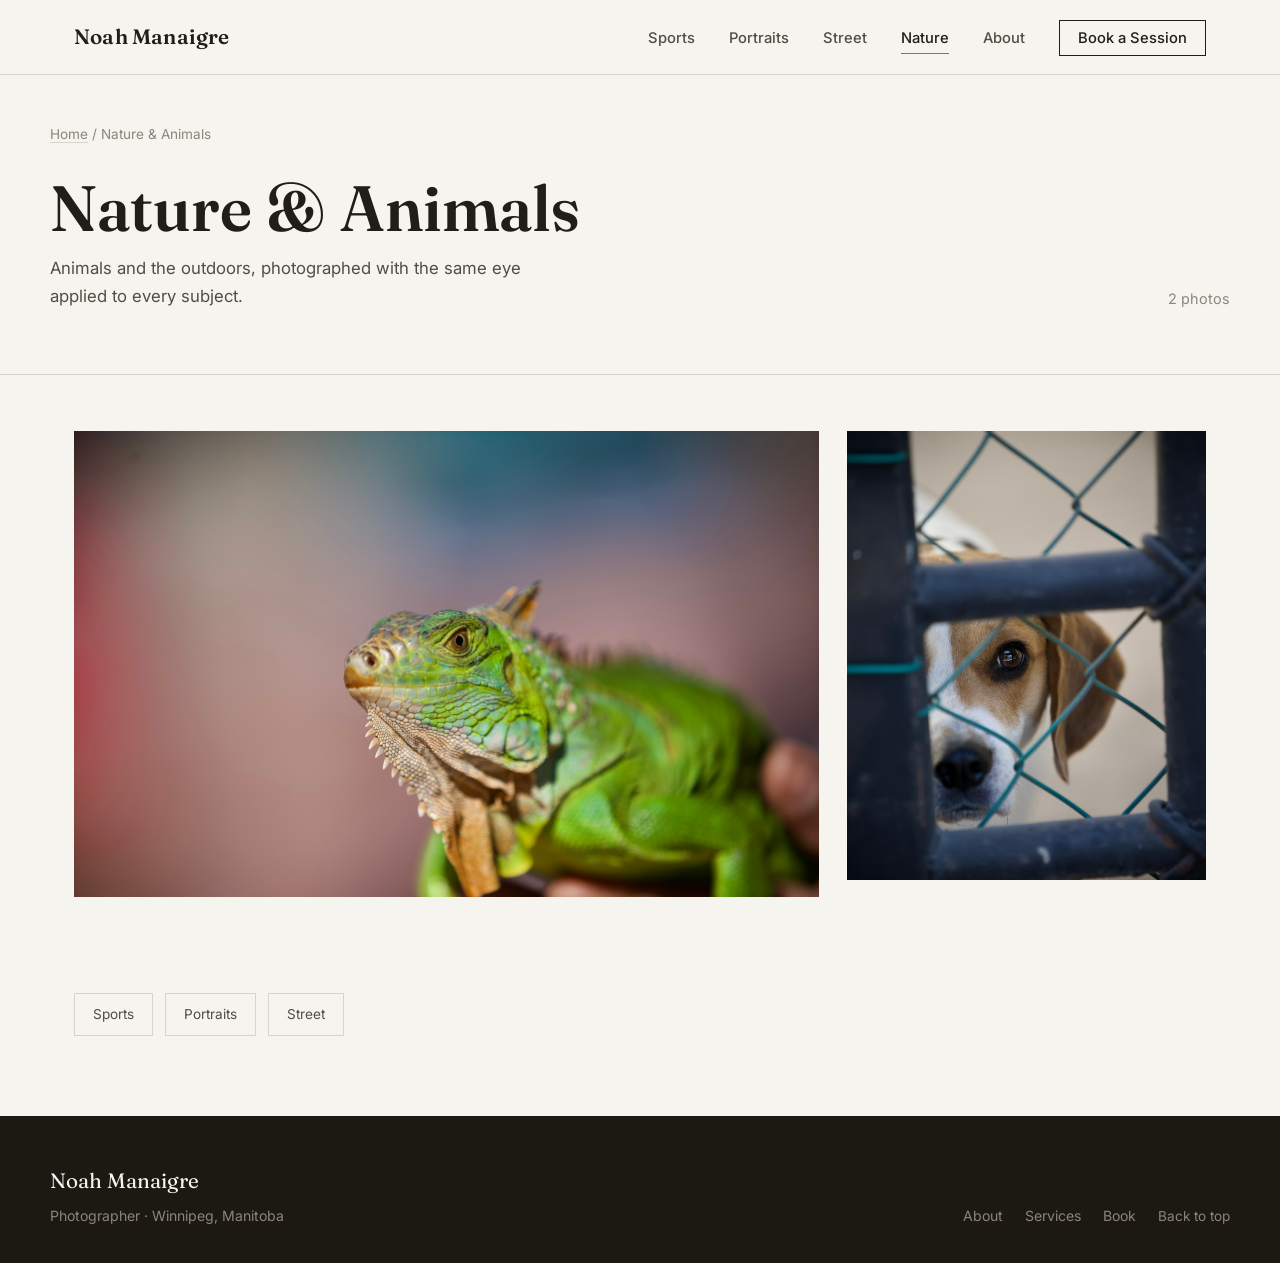
==== nature.html @ 56d6fba8 "Created a fresh new design with categories" ====
<!doctype html>
<html lang="en">
  <head>
    <meta charset="UTF-8" />
    <meta name="viewport" content="width=device-width, initial-scale=1.0" />
    <meta name="description" content="Nature and animal photography by Noah Manaigre, Winnipeg." />
    <meta property="og:title" content="Nature & Animal Photography — Noah Manaigre" />
    <meta property="og:description" content="Nature and animal photography by Noah Manaigre, Winnipeg." />
    <meta property="og:image" content="photos/DSC02987.JPEG" />
    <meta property="og:type" content="website" />
    <title>Nature & Animals Photography — Noah Manaigre</title>

    <link rel="preconnect" href="https://fonts.googleapis.com" />
    <link rel="preconnect" href="https://fonts.gstatic.com" crossorigin />
    <link
      href="https://fonts.googleapis.com/css2?family=Fraunces:opsz,wght@9..144,500;9..144,600&family=Inter:wght@400;500;600&display=swap"
      rel="stylesheet"
    />

    <link rel="stylesheet" href="styles.css" />
  </head>

  <body>
    <a class="skip-link" href="#main">Skip to content</a>

    <header class="site-header">
      <nav class="nav" aria-label="Primary">
        <a href="index.html" class="logo">Noah Manaigre</a>

        <button
          class="nav-toggle"
          id="navToggle"
          aria-expanded="false"
          aria-controls="navMenu"
        >
          <span></span>
          <span></span>
          <span></span>
          <span class="sr-only">Menu</span>
        </button>

        <ul id="navMenu" class="nav-menu">
          <li><a href="sports.html">Sports</a></li>
          <li><a href="portraits.html">Portraits</a></li>
          <li><a href="street.html">Street</a></li>
          <li><a href="nature.html" aria-current="page">Nature</a></li>
          <li><a href="index.html#about">About</a></li>
          <li><a href="index.html#booking" class="nav-cta">Book a Session</a></li>
        </ul>
      </nav>
    </header>

    <main id="main">
      <section class="category-hero">
        <p class="breadcrumb"><a href="index.html">Home</a> / Nature & Animals</p>

        <div class="category-hero-content">
          <div>
            <h1>Nature &amp; Animals</h1>
            <p class="lede">Animals and the outdoors, photographed with the same eye applied to every subject.</p>
          </div>
          <p class="category-count">2 photos</p>
        </div>
      </section>

      <section class="gallery-section">
        <div class="portfolio-grid">
          <button class="portfolio-item wide" data-caption="Iguana photography">
            <img src="photos/DSC02987.JPEG" alt="Iguana photography" loading="lazy" />
            <span class="frame-caption">Iguana photography</span>
          </button>

          <button class="portfolio-item" data-caption="Dog portrait photography">
            <img src="photos/DSC03125.JPEG" alt="Dog portrait photography" loading="lazy" />
            <span class="frame-caption">Dog portrait photography</span>
          </button>
        </div>

        <div class="gallery-crosslinks">
          <a href="sports.html">Sports</a>
          <a href="portraits.html">Portraits</a>
          <a href="street.html">Street</a>
        </div>
      </section>
    </main>

    <footer class="site-footer">
      <div class="footer-inner">
        <div>
          <p class="footer-name">Noah Manaigre</p>
          <p>Photographer &middot; Winnipeg, Manitoba</p>
        </div>
        <ul class="footer-links">
          <li><a href="index.html#about">About</a></li>
          <li><a href="index.html#services">Services</a></li>
          <li><a href="index.html#booking">Book</a></li>
          <li><a href="#main" class="back-to-top">Back to top</a></li>
        </ul>
      </div>
    </footer>

    <div class="lightbox" id="lightbox" aria-hidden="true">
      <button class="lightbox-close" id="lightboxClose" aria-label="Close image">&times;</button>
      <button class="lightbox-nav prev" id="lightboxPrev" aria-label="Previous image">&#8249;</button>
      <img src="" alt="" id="lightboxImg" />
      <p class="lightbox-caption" id="lightboxCaption"></p>
      <button class="lightbox-nav next" id="lightboxNext" aria-label="Next image">&#8250;</button>
    </div>

    <script src="script.js"></script>
  </body>
</html>
---- styles.css ----
/* ============================================
   NOAH MANAIGRE PHOTOGRAPHY
   Design concept: elegant editorial —
   ivory canvas throughout, serif display type,
   generous whitespace, restrained brass accent.
   ============================================ */

:root {
  --paper: #f6f4ef;
  --paper-dim: #efece4;
  --ink: #211e1a;
  --ink-soft: #524d43;
  --grey: #8c8579;
  --charcoal: #1b1912;
  --off-white: #f6f4ef;
  --hairline: rgba(33, 30, 26, 0.15);
  --hairline-dark: rgba(246, 244, 239, 0.16);
  --gold: #93723e;
  --gold-deep: #6f5629;

  --font-display: "Fraunces", "Georgia", serif;
  --font-body: "Inter", -apple-system, BlinkMacSystemFont, sans-serif;
  --font-mono: ui-monospace, "SF Mono", "Cascadia Mono", Consolas, monospace;

  --max: 1180px;
}

* {
  box-sizing: border-box;
}

html {
  scroll-behavior: smooth;
}

body {
  margin: 0;
  background: var(--paper);
  color: var(--ink);
  font-family: var(--font-body);
  font-size: 16px;
  line-height: 1.65;
  -webkit-font-smoothing: antialiased;
}

img {
  max-width: 100%;
  display: block;
}

a {
  color: inherit;
}

.skip-link {
  position: absolute;
  left: -9999px;
  top: 0;
  background: var(--charcoal);
  color: var(--off-white);
  padding: 12px 18px;
  z-index: 200;
}
.skip-link:focus {
  left: 12px;
  top: 12px;
}

.sr-only {
  position: absolute;
  width: 1px;
  height: 1px;
  overflow: hidden;
  clip: rect(0 0 0 0);
}

:focus-visible {
  outline: 2px solid var(--gold);
  outline-offset: 3px;
}

h1,
h2,
h3 {
  font-family: var(--font-display);
  font-weight: 600;
  line-height: 1.05;
  letter-spacing: 0.001em;
  margin: 0;
  color: var(--ink);
}

h2 {
  font-size: clamp(2.2rem, 4.6vw, 3.2rem);
  font-weight: 500;
}

h3 {
  font-size: 1.4rem;
  font-weight: 500;
}

p {
  margin: 0;
}

/* =============== LAYOUT HELPERS =============== */

.section {
  padding: 104px 24px;
}

.section-head {
  max-width: var(--max);
  margin: 0 auto 56px;
  display: flex;
  justify-content: space-between;
  align-items: baseline;
  gap: 24px;
  flex-wrap: wrap;
}

.section-note {
  font-size: 0.95rem;
  color: var(--grey);
  max-width: 34ch;
}

.section-kicker {
  font-family: var(--font-body);
  font-size: 0.85rem;
  font-weight: 600;
  color: var(--gold);
  margin: 0 0 14px;
}

.rule {
  max-width: var(--max);
  margin: 0 auto;
  border: none;
  border-top: 1px solid var(--hairline);
}

/* =============== HEADER / NAV =============== */

.site-header {
  position: sticky;
  top: 0;
  z-index: 100;
  background: var(--paper);
  border-bottom: 1px solid var(--hairline);
}

.nav {
  max-width: var(--max);
  margin: 0 auto;
  display: flex;
  align-items: center;
  justify-content: space-between;
  padding: 20px 24px;
}

.logo {
  font-family: var(--font-display);
  font-size: 1.3rem;
  font-weight: 600;
  color: var(--ink);
  text-decoration: none;
  letter-spacing: 0.01em;
  white-space: nowrap;
}

.nav-menu {
  list-style: none;
  display: flex;
  align-items: center;
  gap: 34px;
  margin: 0;
  padding: 0;
}

.nav-menu li + li {
  margin-left: 34px;
}

@supports (gap: 1px) {
  .nav-menu li + li {
    margin-left: 0;
  }
}

.nav-menu a {
  color: var(--ink-soft);
  text-decoration: none;
  font-size: 0.92rem;
  font-weight: 500;
  padding: 6px 0;
  border-bottom: 1px solid transparent;
  transition: border-color 0.2s ease, color 0.2s ease;
}

.nav-menu a:hover {
  color: var(--ink);
  border-color: var(--gold);
}

.nav-menu a[aria-current="page"] {
  border-color: var(--gold);
  color: var(--ink);
}

.nav-cta {
  color: var(--ink) !important;
  border: 1px solid var(--ink) !important;
  padding: 8px 18px !important;
}

.nav-cta:hover {
  background: var(--ink);
  color: var(--paper) !important;
}

.nav-toggle {
  display: none;
  flex-direction: column;
  justify-content: center;
  gap: 5px;
  width: 32px;
  height: 32px;
  background: none;
  border: none;
  cursor: pointer;
  padding: 0;
  flex-shrink: 0;
}

.nav-toggle span {
  display: block;
  height: 2px;
  background: var(--ink);
  transition: transform 0.25s ease, opacity 0.25s ease;
}

/* =============== HOME HERO =============== */

.hero {
  background: var(--paper);
  padding: 72px 24px 96px;
}

.hero-grid {
  max-width: var(--max);
  margin: 0 auto;
  display: grid;
  grid-template-columns: 1.05fr 0.95fr;
  gap: 72px;
  align-items: center;
}

.hero-kicker {
  font-size: 0.9rem;
  font-weight: 600;
  color: var(--gold);
  margin-bottom: 20px;
}

.hero h1 {
  font-size: clamp(3.2rem, 7vw, 5.4rem);
  color: var(--ink);
}

.hero-lede {
  margin-top: 26px;
  font-size: 1.15rem;
  color: var(--ink-soft);
  max-width: 46ch;
  line-height: 1.6;
}

.hero-image {
  aspect-ratio: 4 / 5;
  overflow: hidden;
}

.hero-image img {
  width: 100%;
  height: 100%;
  object-fit: cover;
}

/* =============== BUTTONS (shared) =============== */

.btn {
  display: inline-block;
  padding: 14px 30px;
  background: var(--ink);
  color: var(--paper);
  text-decoration: none;
  font-weight: 600;
  font-size: 0.92rem;
  border: 1px solid var(--ink);
  transition: background 0.2s ease, color 0.2s ease, border-color 0.2s ease;
}

.btn:hover {
  background: var(--gold-deep);
  border-color: var(--gold-deep);
}

.btn.outline {
  background: transparent;
  color: var(--ink);
  border: 1px solid var(--ink);
}

.btn.outline:hover {
  background: var(--ink);
  color: var(--paper);
}

.buttons {
  display: flex;
  gap: 16px;
  margin-top: 40px;
  flex-wrap: wrap;
}

/* =============== PORTFOLIO INDEX (home page) =============== */

.portfolio-index {
  background: var(--paper);
}

.index-list {
  max-width: var(--max);
  margin: 0 auto;
}

.index-row {
  display: grid;
  grid-template-columns: 110px 1fr auto;
  align-items: center;
  gap: 32px;
  padding: 28px 0;
  border-bottom: 1px solid var(--hairline);
  text-decoration: none;
  color: var(--ink);
  transition: opacity 0.2s ease;
}

.index-row:first-of-type {
  border-top: 1px solid var(--hairline);
}

.index-row:hover {
  opacity: 0.72;
}

.index-thumb {
  display: block;
  width: 110px;
  height: 84px;
  overflow: hidden;
}

.index-thumb img {
  width: 100%;
  height: 100%;
  object-fit: cover;
}

.index-info {
  display: block;
}

.index-info h3 {
  font-size: 1.7rem;
}

.index-info p {
  margin-top: 6px;
  color: var(--grey);
  font-size: 0.95rem;
  max-width: 48ch;
}

.index-count {
  font-family: var(--font-body);
  font-size: 0.85rem;
  color: var(--grey);
  white-space: nowrap;
}

/* =============== CATEGORY PAGE HERO =============== */

.category-hero {
  background: var(--paper);
  border-bottom: 1px solid var(--hairline);
  padding: 48px 24px 64px;
}

.breadcrumb {
  max-width: var(--max);
  margin: 0 auto 28px;
  font-size: 0.85rem;
  color: var(--grey);
}

.breadcrumb a {
  color: var(--grey);
  text-decoration: none;
  border-bottom: 1px solid var(--hairline);
}

.breadcrumb a:hover {
  color: var(--ink);
  border-color: var(--ink);
}

.category-hero-content {
  max-width: var(--max);
  margin: 0 auto;
  display: flex;
  justify-content: space-between;
  align-items: flex-end;
  gap: 24px;
  flex-wrap: wrap;
}

.category-hero h1 {
  font-size: clamp(2.6rem, 6vw, 4rem);
  color: var(--ink);
}

.category-hero .lede {
  max-width: 44ch;
  color: var(--ink-soft);
  font-size: 1.05rem;
  margin-top: 14px;
}

.category-count {
  font-size: 0.9rem;
  color: var(--grey);
  white-space: nowrap;
}

/* =============== GALLERY GRID =============== */

.gallery-section {
  background: var(--paper);
  padding: 56px 0 8px;
}

.portfolio-grid {
  max-width: var(--max);
  margin: 0 auto;
  display: grid;
  grid-template-columns: repeat(3, 1fr);
  gap: 28px;
  padding: 0 24px 96px;
}

.portfolio-item {
  position: relative;
  overflow: hidden;
  border: none;
  padding: 0;
  margin: 0;
  cursor: pointer;
  background: var(--paper-dim);
  aspect-ratio: 4 / 5;
  text-align: left;
}

.portfolio-item.wide {
  grid-column: span 2;
  aspect-ratio: 8 / 5;
}

.portfolio-item img {
  width: 100%;
  height: 100%;
  object-fit: cover;
  transition: transform 0.5s ease;
}

.portfolio-item:hover img {
  transform: scale(1.03);
}

.frame-caption {
  position: absolute;
  left: 0;
  right: 0;
  bottom: 0;
  padding: 14px 16px;
  background: linear-gradient(
    180deg,
    rgba(33, 30, 26, 0) 0%,
    rgba(33, 30, 26, 0.55) 100%
  );
  color: var(--off-white);
  font-size: 0.85rem;
  font-style: italic;
  font-family: var(--font-display);
  opacity: 0;
  transform: translateY(6px);
  transition: opacity 0.25s ease, transform 0.25s ease;
}

.portfolio-item:hover .frame-caption {
  opacity: 1;
  transform: translateY(0);
}

.gallery-crosslinks {
  max-width: var(--max);
  margin: 0 auto;
  padding: 0 24px 72px;
  display: flex;
  gap: 12px;
  flex-wrap: wrap;
}

.gallery-crosslinks a {
  font-size: 0.85rem;
  text-decoration: none;
  color: var(--ink-soft);
  border: 1px solid var(--hairline);
  padding: 9px 18px;
  transition: border-color 0.2s ease, color 0.2s ease;
}

.gallery-crosslinks a:hover {
  color: var(--ink);
  border-color: var(--ink);
}

/* =============== ABOUT =============== */

.about-section {
  background: var(--paper-dim);
}

.about-grid {
  max-width: var(--max);
  margin: 0 auto;
  display: grid;
  grid-template-columns: 0.8fr 1fr;
  gap: 72px;
  align-items: center;
}

.about-image img {
  width: 100%;
  aspect-ratio: 4 / 5;
  object-fit: cover;
}

.about-content h2 {
  margin-bottom: 20px;
}

.about-content p {
  margin-top: 18px;
  max-width: 52ch;
  color: var(--ink-soft);
  font-size: 1.02rem;
}

.about-facts {
  list-style: none;
  margin: 32px 0 0;
  padding: 24px 0 0;
  border-top: 1px solid var(--hairline);
  display: grid;
  grid-template-columns: 1fr 1fr;
  gap: 20px;
  max-width: 46ch;
}

.about-facts dt {
  font-size: 0.8rem;
  color: var(--grey);
  margin-bottom: 4px;
}

.about-facts dd {
  margin: 0;
  font-size: 0.98rem;
  color: var(--ink);
}

.about-link {
  display: inline-block;
  margin-top: 32px;
  font-weight: 600;
  text-decoration: none;
  color: var(--ink);
  border-bottom: 1px solid var(--gold);
  padding-bottom: 2px;
}

/* =============== SERVICES (price list) =============== */

.services-section {
  background: var(--paper);
}

.price-list {
  list-style: none;
  max-width: var(--max);
  margin: 0 auto;
  padding: 0;
}

.price-row {
  display: flex;
  justify-content: space-between;
  align-items: baseline;
  gap: 24px;
  padding: 28px 0;
  border-bottom: 1px solid var(--hairline);
}

.price-row:first-child {
  border-top: 1px solid var(--hairline);
}

.price-info h3 {
  margin-bottom: 6px;
}

.price-info p {
  color: var(--grey);
  font-size: 0.95rem;
  max-width: 48ch;
}

.price {
  font-family: var(--font-body);
  font-weight: 600;
  font-size: 1.1rem;
  font-variant-numeric: tabular-nums;
  white-space: nowrap;
  color: var(--ink);
}

/* =============== BOOKING =============== */

.booking-section {
  background: var(--paper-dim);
}

.booking-form {
  max-width: 640px;
  margin: 0 auto;
  display: grid;
  grid-template-columns: 1fr 1fr;
  gap: 24px 28px;
}

.field {
  display: flex;
  flex-direction: column;
  gap: 8px;
}

.field-wide {
  grid-column: 1 / -1;
}

.field label {
  font-size: 0.85rem;
  font-weight: 600;
  color: var(--ink);
}

.field label span {
  font-weight: 400;
  color: var(--grey);
}

.field input,
.field select,
.field textarea {
  font-family: var(--font-body);
  font-size: 1rem;
  padding: 10px 2px;
  border: none;
  border-bottom: 1px solid var(--hairline);
  background: transparent;
  color: var(--ink);
  transition: border-color 0.2s ease;
}

.field input:focus,
.field select:focus,
.field textarea:focus {
  border-color: var(--gold);
  outline: none;
}

.field textarea {
  min-height: 120px;
  resize: vertical;
}

.submit-btn {
  grid-column: 1 / -1;
  justify-self: start;
  cursor: pointer;
  font-family: var(--font-body);
  margin-top: 8px;
}

/* =============== FOOTER =============== */

.site-footer {
  background: var(--charcoal);
  color: var(--grey);
  padding: 48px 24px 36px;
  font-size: 0.88rem;
}

.footer-inner {
  max-width: var(--max);
  margin: 0 auto;
  display: flex;
  justify-content: space-between;
  align-items: flex-end;
  flex-wrap: wrap;
  gap: 24px;
}

.footer-name {
  font-family: var(--font-display);
  font-size: 1.3rem;
  color: var(--off-white);
  margin-bottom: 6px;
}

.footer-links {
  list-style: none;
  display: flex;
  gap: 22px;
  margin: 0;
  padding: 0;
}

.footer-links a {
  text-decoration: none;
  color: var(--grey);
}

.footer-links a:hover {
  color: var(--off-white);
}

.back-to-top {
  text-decoration: none;
  color: var(--off-white);
  font-size: 0.85rem;
}

/* =============== LIGHTBOX =============== */

.lightbox {
  position: fixed;
  top: 0;
  right: 0;
  bottom: 0;
  left: 0;
  background: rgba(27, 25, 18, 0.97);
  display: none;
  align-items: center;
  justify-content: center;
  z-index: 300;
  padding: 40px;
}

.lightbox.open {
  display: flex;
}

.lightbox img {
  max-width: 100%;
  max-height: 78vh;
  object-fit: contain;
}

.lightbox-caption {
  position: absolute;
  bottom: 32px;
  left: 50%;
  transform: translateX(-50%);
  color: var(--off-white);
  font-family: var(--font-display);
  font-style: italic;
  font-size: 0.95rem;
  opacity: 0.85;
}

.lightbox-close,
.lightbox-nav {
  position: absolute;
  background: none;
  border: none;
  color: var(--off-white);
  cursor: pointer;
  font-size: 2rem;
  line-height: 1;
  padding: 8px;
}

.lightbox-close {
  top: 24px;
  right: 24px;
}

.lightbox-nav.prev {
  left: 16px;
  top: 50%;
  transform: translateY(-50%);
  font-size: 2.8rem;
}

.lightbox-nav.next {
  right: 16px;
  top: 50%;
  transform: translateY(-50%);
  font-size: 2.8rem;
}

/* =============== RESPONSIVE =============== */

@media (max-width: 900px) {
  .hero-grid {
    grid-template-columns: 1fr;
    gap: 40px;
  }

  .hero-image {
    order: -1;
    max-width: 420px;
  }

  .about-grid {
    grid-template-columns: 1fr;
    gap: 32px;
  }

  .about-image {
    order: -1;
    max-width: 420px;
  }

  .booking-form {
    grid-template-columns: 1fr;
  }

  .portfolio-grid {
    grid-template-columns: repeat(2, 1fr);
  }

  .portfolio-item.wide {
    grid-column: span 2;
  }
}

@media (max-width: 700px) {
  .nav-toggle {
    display: flex;
  }

  .nav-menu {
    position: fixed;
    top: 66px;
    right: 0;
    bottom: 0;
    left: 30%;
    background: var(--paper);
    border-left: 1px solid var(--hairline);
    flex-direction: column;
    align-items: flex-start;
    padding: 32px 28px;
    gap: 24px;
    transform: translateX(100%);
    transition: transform 0.3s ease;
    overflow-y: auto;
  }

  .nav-menu.open {
    transform: translateX(0);
  }

  .nav-toggle[aria-expanded="true"] span:nth-child(1) {
    transform: translateY(7px) rotate(45deg);
  }
  .nav-toggle[aria-expanded="true"] span:nth-child(2) {
    opacity: 0;
  }
  .nav-toggle[aria-expanded="true"] span:nth-child(3) {
    transform: translateY(-7px) rotate(-45deg);
  }

  .index-row {
    grid-template-columns: 72px 1fr;
  }

  .index-count {
    grid-column: 2;
  }

  .portfolio-grid {
    grid-template-columns: 1fr;
    gap: 20px;
  }

  .portfolio-item.wide {
    grid-column: span 1;
    aspect-ratio: 4/5;
  }

  .category-hero-content {
    flex-direction: column;
    align-items: flex-start;
    gap: 12px;
  }

  .section {
    padding: 72px 20px;
  }

  .price-row {
    flex-direction: column;
    gap: 8px;
  }

  .lightbox-nav {
    font-size: 2rem;
  }

  .footer-inner {
    flex-direction: column;
    align-items: flex-start;
  }
}

@media (prefers-reduced-motion: reduce) {
  * {
    animation-duration: 0.001ms !important;
    transition-duration: 0.001ms !important;
    scroll-behavior: auto !important;
  }
}
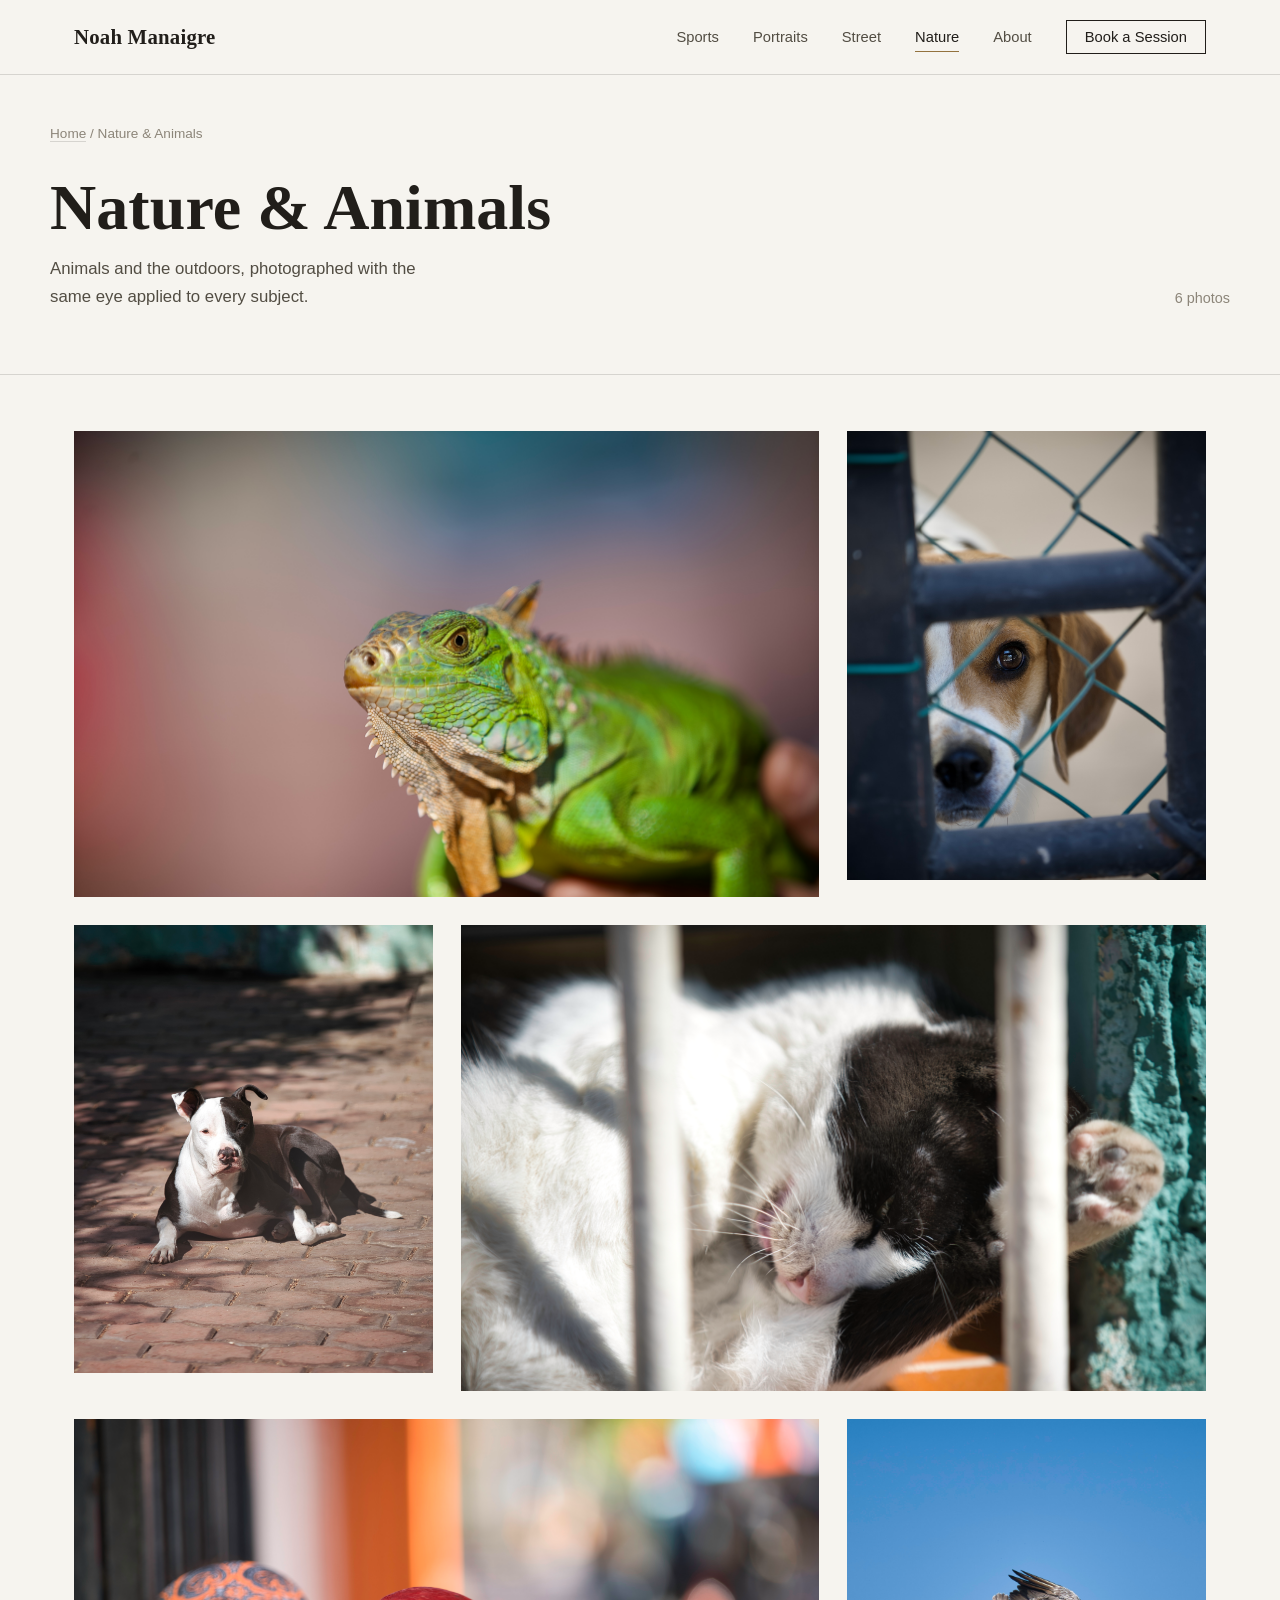
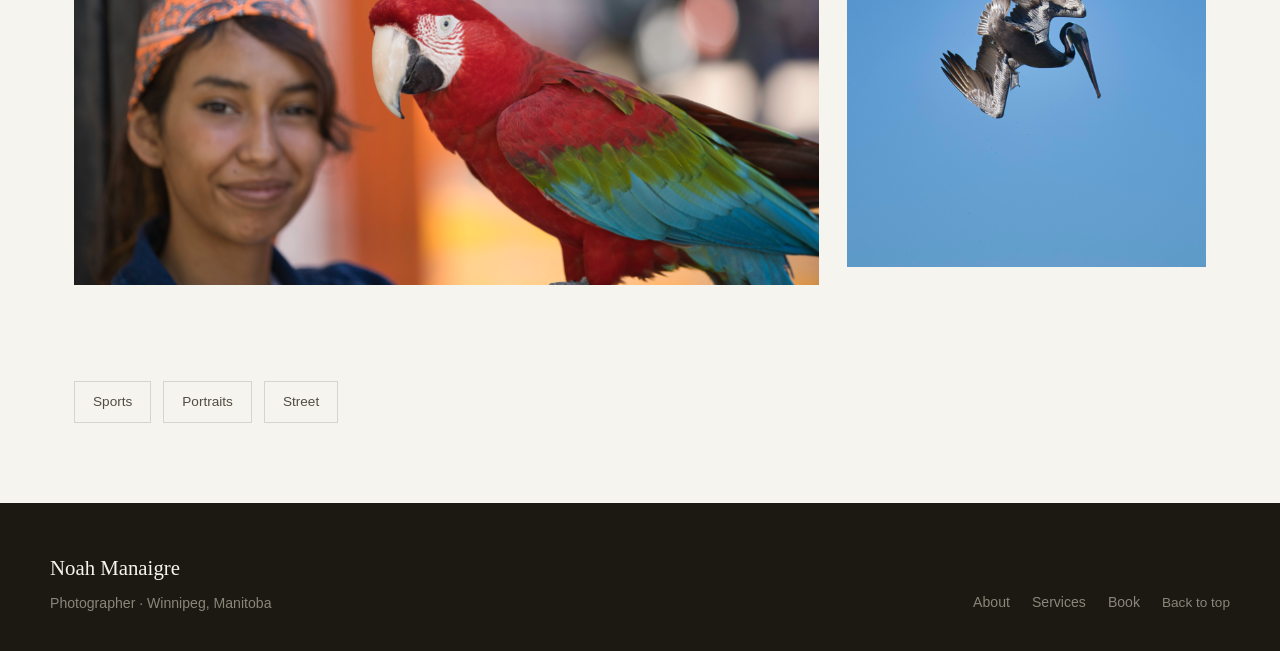
==== commit bc095505: "Added more work for gallery" ====
--- a/nature.html
+++ b/nature.html
@@ -10,10 +10,10 @@
     <meta property="og:type" content="website" />
     <title>Nature & Animals Photography — Noah Manaigre</title>
 
-    <link rel="preconnect" href="https://fonts.googleapis.com" />
-    <link rel="preconnect" href="https://fonts.gstatic.com" crossorigin />
+    <link rel="preconnect" href="https://googleapis.com" />
+    <link rel="preconnect" href="https://gstatic.com" crossorigin />
     <link
-      href="https://fonts.googleapis.com/css2?family=Fraunces:opsz,wght@9..144,500;9..144,600&family=Inter:wght@400;500;600&display=swap"
+      href="https://googleapis.com/css2?family=Fraunces:opsz,wght@9..144,500;9..144,600&family=Inter:wght@400;500;600&display=swap"
       rel="stylesheet"
     />
 
@@ -59,7 +59,7 @@
             <h1>Nature &amp; Animals</h1>
             <p class="lede">Animals and the outdoors, photographed with the same eye applied to every subject.</p>
           </div>
-          <p class="category-count">2 photos</p>
+          <p class="category-count">6 photos</p>
         </div>
       </section>
 
@@ -74,6 +74,29 @@
             <img src="photos/DSC03125.JPEG" alt="Dog portrait photography" loading="lazy" />
             <span class="frame-caption">Dog portrait photography</span>
           </button>
+
+          <!-- New Dog Photo Added Here -->
+          <button class="portfolio-item" data-caption="Dog portrait photography">
+            <img src="photos/DSC03150.jpg" alt="Dog portrait photography" loading="lazy" />
+            <span class="frame-caption">Dog portrait photography</span>
+          </button>
+
+          <button class="portfolio-item wide" data-caption="Wildlife photography">
+            <img src="photos/DSC03114.jpg" alt="Wildlife photography" loading="lazy" />
+            <span class="frame-caption">Wildlife photography</span>
+          </button>
+
+          <button class="portfolio-item wide" data-caption="Outdoor animal portrait">
+            <img src="photos/DSC03357.jpg" alt="Outdoor animal portrait" loading="lazy" />
+            <span class="frame-caption">Outdoor animal portrait</span>
+          </button>
+          
+          <button class="portfolio-item" data-caption="Nature landscape photography">
+            <img src="photos/DSC03282.jpg" alt="Nature landscape photography" loading="lazy" />
+            <span class="frame-caption">Nature landscape photography</span>
+          </button>
+
+          
         </div>
 
         <div class="gallery-crosslinks">
@@ -101,10 +124,10 @@
 
     <div class="lightbox" id="lightbox" aria-hidden="true">
       <button class="lightbox-close" id="lightboxClose" aria-label="Close image">&times;</button>
-      <button class="lightbox-nav prev" id="lightboxPrev" aria-label="Previous image">&#8249;</button>
+      <button class="lightbox-nav prev" id="lightboxPrev" aria-label="Previous image">‹</button>
       <img src="" alt="" id="lightboxImg" />
       <p class="lightbox-caption" id="lightboxCaption"></p>
-      <button class="lightbox-nav next" id="lightboxNext" aria-label="Next image">&#8250;</button>
+      <button class="lightbox-nav next" id="lightboxNext" aria-label="Next image">›</button>
     </div>
 
     <script src="script.js"></script>
--- a/styles.css
+++ b/styles.css
@@ -1,8 +1,8 @@
 /* ============================================
    NOAH MANAIGRE PHOTOGRAPHY
-   Design concept: elegant editorial —
-   ivory canvas throughout, serif display type,
-   generous whitespace, restrained brass accent.
+   Elegant editorial design with an ivory canvas,
+   serif display type, generous whitespace,
+   and a restrained brass accent.
    ============================================ */
 
 :root {
@@ -25,16 +25,21 @@
   --max: 1180px;
 }
 
+/* =============== GLOBAL RESET =============== */
+
 * {
   box-sizing: border-box;
 }
 
 html {
   scroll-behavior: smooth;
+  scroll-padding-top: 90px;
 }
 
 body {
   margin: 0;
+  min-width: 320px;
+  overflow-x: hidden;
   background: var(--paper);
   color: var(--ink);
   font-family: var(--font-body);
@@ -43,24 +48,36 @@
   -webkit-font-smoothing: antialiased;
 }
 
+body.menu-open {
+  overflow: hidden;
+}
+
 img {
+  display: block;
   max-width: 100%;
-  display: block;
 }
 
 a {
   color: inherit;
+}
+
+button,
+input,
+select,
+textarea {
+  font: inherit;
 }
 
 .skip-link {
   position: absolute;
   left: -9999px;
   top: 0;
+  z-index: 400;
+  padding: 12px 18px;
   background: var(--charcoal);
   color: var(--off-white);
-  padding: 12px 18px;
-  z-index: 200;
-}
+}
+
 .skip-link:focus {
   left: 12px;
   top: 12px;
@@ -70,8 +87,11 @@
   position: absolute;
   width: 1px;
   height: 1px;
+  padding: 0;
   overflow: hidden;
   clip: rect(0 0 0 0);
+  white-space: nowrap;
+  border: 0;
 }
 
 :focus-visible {
@@ -82,12 +102,12 @@
 h1,
 h2,
 h3 {
+  margin: 0;
+  color: var(--ink);
   font-family: var(--font-display);
   font-weight: 600;
   line-height: 1.05;
   letter-spacing: 0.001em;
-  margin: 0;
-  color: var(--ink);
 }
 
 h2 {
@@ -111,37 +131,37 @@
 }
 
 .section-head {
+  display: flex;
+  align-items: baseline;
+  justify-content: space-between;
+  flex-wrap: wrap;
+  gap: 24px;
   max-width: var(--max);
   margin: 0 auto 56px;
-  display: flex;
-  justify-content: space-between;
-  align-items: baseline;
-  gap: 24px;
-  flex-wrap: wrap;
 }
 
 .section-note {
+  max-width: 34ch;
+  color: var(--grey);
   font-size: 0.95rem;
-  color: var(--grey);
-  max-width: 34ch;
 }
 
 .section-kicker {
+  margin: 0 0 14px;
+  color: var(--gold);
   font-family: var(--font-body);
   font-size: 0.85rem;
   font-weight: 600;
-  color: var(--gold);
-  margin: 0 0 14px;
 }
 
 .rule {
   max-width: var(--max);
   margin: 0 auto;
-  border: none;
+  border: 0;
   border-top: 1px solid var(--hairline);
 }
 
-/* =============== HEADER / NAV =============== */
+/* =============== HEADER AND NAVIGATION =============== */
 
 .site-header {
   position: sticky;
@@ -152,51 +172,45 @@
 }
 
 .nav {
-  max-width: var(--max);
-  margin: 0 auto;
   display: flex;
   align-items: center;
   justify-content: space-between;
+  gap: 24px;
+  max-width: var(--max);
+  margin: 0 auto;
   padding: 20px 24px;
 }
 
 .logo {
+  color: var(--ink);
   font-family: var(--font-display);
   font-size: 1.3rem;
   font-weight: 600;
-  color: var(--ink);
+  letter-spacing: 0.01em;
   text-decoration: none;
-  letter-spacing: 0.01em;
   white-space: nowrap;
 }
 
 .nav-menu {
-  list-style: none;
   display: flex;
   align-items: center;
   gap: 34px;
   margin: 0;
   padding: 0;
-}
-
-.nav-menu li + li {
-  margin-left: 34px;
-}
-
-@supports (gap: 1px) {
-  .nav-menu li + li {
-    margin-left: 0;
-  }
+  list-style: none;
 }
 
 .nav-menu a {
+  padding: 6px 0;
   color: var(--ink-soft);
-  text-decoration: none;
+  border-bottom: 1px solid transparent;
   font-size: 0.92rem;
   font-weight: 500;
-  padding: 6px 0;
-  border-bottom: 1px solid transparent;
-  transition: border-color 0.2s ease, color 0.2s ease;
+  text-decoration: none;
+  transition:
+    border-color 0.2s ease,
+    color 0.2s ease,
+    background 0.2s ease;
 }
 
 .nav-menu a:hover {
@@ -205,19 +219,20 @@
 }
 
 .nav-menu a[aria-current="page"] {
+  color: var(--ink);
   border-color: var(--gold);
-  color: var(--ink);
-}
-
-.nav-cta {
-  color: var(--ink) !important;
-  border: 1px solid var(--ink) !important;
-  padding: 8px 18px !important;
-}
-
-.nav-cta:hover {
+}
+
+.nav-menu .nav-cta {
+  padding: 8px 18px;
+  color: var(--ink);
+  border: 1px solid var(--ink);
+}
+
+.nav-menu .nav-cta:hover {
+  color: var(--paper);
   background: var(--ink);
-  color: var(--paper) !important;
+  border-color: var(--ink);
 }
 
 .nav-toggle {
@@ -225,61 +240,72 @@
   flex-direction: column;
   justify-content: center;
   gap: 5px;
-  width: 32px;
-  height: 32px;
-  background: none;
-  border: none;
+  width: 44px;
+  height: 44px;
+  padding: 6px;
+  flex-shrink: 0;
   cursor: pointer;
-  padding: 0;
-  flex-shrink: 0;
-}
-
-.nav-toggle span {
+  background: transparent;
+  border: 0;
+}
+
+.nav-toggle span:not(.sr-only) {
   display: block;
+  width: 100%;
   height: 2px;
   background: var(--ink);
-  transition: transform 0.25s ease, opacity 0.25s ease;
+  transform-origin: center;
+  transition:
+    transform 0.25s ease,
+    opacity 0.25s ease;
 }
 
 /* =============== HOME HERO =============== */
 
 .hero {
+  padding: 72px 24px 96px;
   background: var(--paper);
-  padding: 72px 24px 96px;
 }
 
 .hero-grid {
+  display: grid;
+  grid-template-columns: 1.05fr 0.95fr;
+  align-items: center;
+  gap: 72px;
   max-width: var(--max);
   margin: 0 auto;
-  display: grid;
-  grid-template-columns: 1.05fr 0.95fr;
-  gap: 72px;
-  align-items: center;
+}
+
+.hero-text {
+  min-width: 0;
 }
 
 .hero-kicker {
+  margin-bottom: 20px;
+  color: var(--gold);
   font-size: 0.9rem;
   font-weight: 600;
-  color: var(--gold);
-  margin-bottom: 20px;
 }
 
 .hero h1 {
+  color: var(--ink);
   font-size: clamp(3.2rem, 7vw, 5.4rem);
-  color: var(--ink);
+  overflow-wrap: break-word;
 }
 
 .hero-lede {
+  max-width: 46ch;
   margin-top: 26px;
+  color: var(--ink-soft);
   font-size: 1.15rem;
-  color: var(--ink-soft);
-  max-width: 46ch;
   line-height: 1.6;
 }
 
 .hero-image {
+  width: 100%;
   aspect-ratio: 4 / 5;
   overflow: hidden;
+  background: var(--paper-dim);
 }
 
 .hero-image img {
@@ -288,18 +314,23 @@
   object-fit: cover;
 }
 
-/* =============== BUTTONS (shared) =============== */
+/* =============== BUTTONS =============== */
 
 .btn {
   display: inline-block;
   padding: 14px 30px;
+  color: var(--paper);
   background: var(--ink);
-  color: var(--paper);
+  border: 1px solid var(--ink);
+  font-size: 0.92rem;
+  font-weight: 600;
+  line-height: 1.3;
+  text-align: center;
   text-decoration: none;
-  font-weight: 600;
-  font-size: 0.92rem;
-  border: 1px solid var(--ink);
-  transition: background 0.2s ease, color 0.2s ease, border-color 0.2s ease;
+  transition:
+    background 0.2s ease,
+    color 0.2s ease,
+    border-color 0.2s ease;
 }
 
 .btn:hover {
@@ -308,24 +339,24 @@
 }
 
 .btn.outline {
+  color: var(--ink);
   background: transparent;
-  color: var(--ink);
-  border: 1px solid var(--ink);
+  border-color: var(--ink);
 }
 
 .btn.outline:hover {
+  color: var(--paper);
   background: var(--ink);
-  color: var(--paper);
 }
 
 .buttons {
   display: flex;
+  flex-wrap: wrap;
   gap: 16px;
   margin-top: 40px;
-  flex-wrap: wrap;
-}
-
-/* =============== PORTFOLIO INDEX (home page) =============== */
+}
+
+/* =============== PORTFOLIO INDEX =============== */
 
 .portfolio-index {
   background: var(--paper);
@@ -338,13 +369,13 @@
 
 .index-row {
   display: grid;
-  grid-template-columns: 110px 1fr auto;
+  grid-template-columns: minmax(260px, 36%) minmax(0, 1fr) auto;
   align-items: center;
-  gap: 32px;
-  padding: 28px 0;
+  gap: 48px;
+  padding: 36px 0;
+  color: var(--ink);
   border-bottom: 1px solid var(--hairline);
   text-decoration: none;
-  color: var(--ink);
   transition: opacity 0.2s ease;
 }
 
@@ -353,63 +384,86 @@
 }
 
 .index-row:hover {
-  opacity: 0.72;
+  opacity: 0.82;
 }
 
 .index-thumb {
   display: block;
-  width: 110px;
-  height: 84px;
+  width: 100%;
+  height: auto;
+  aspect-ratio: 16 / 10;
   overflow: hidden;
+  background: var(--paper-dim);
 }
 
 .index-thumb img {
   width: 100%;
   height: 100%;
   object-fit: cover;
+  transition: transform 0.45s ease;
+}
+
+.index-row:hover .index-thumb img {
+  transform: scale(1.025);
 }
 
 .index-info {
   display: block;
+  min-width: 0;
 }
 
 .index-info h3 {
-  font-size: 1.7rem;
+  font-size: clamp(2rem, 3vw, 2.8rem);
+  overflow-wrap: break-word;
 }
 
 .index-info p {
-  margin-top: 6px;
+  max-width: 42ch;
+  margin-top: 10px;
   color: var(--grey);
-  font-size: 0.95rem;
-  max-width: 48ch;
+  font-size: 1rem;
+  line-height: 1.6;
 }
 
 .index-count {
+  color: var(--grey);
   font-family: var(--font-body);
   font-size: 0.85rem;
-  color: var(--grey);
   white-space: nowrap;
 }
 
+/* Keep the category rows slightly smaller on tablets */
+@media (min-width: 701px) and (max-width: 900px) {
+  .index-row {
+    grid-template-columns: 220px minmax(0, 1fr) auto;
+    gap: 28px;
+    padding: 30px 0;
+  }
+
+  .index-info h3 {
+    font-size: 2rem;
+  }
+}
+
 /* =============== CATEGORY PAGE HERO =============== */
 
 .category-hero {
+  padding: 48px 24px 64px;
   background: var(--paper);
   border-bottom: 1px solid var(--hairline);
-  padding: 48px 24px 64px;
 }
 
 .breadcrumb {
   max-width: var(--max);
   margin: 0 auto 28px;
+  color: var(--grey);
   font-size: 0.85rem;
-  color: var(--grey);
 }
 
 .breadcrumb a {
   color: var(--grey);
+  border-bottom: 1px solid var(--hairline);
   text-decoration: none;
-  border-bottom: 1px solid var(--hairline);
 }
 
 .breadcrumb a:hover {
@@ -418,58 +472,58 @@
 }
 
 .category-hero-content {
+  display: flex;
+  align-items: flex-end;
+  justify-content: space-between;
+  flex-wrap: wrap;
+  gap: 24px;
   max-width: var(--max);
   margin: 0 auto;
-  display: flex;
-  justify-content: space-between;
-  align-items: flex-end;
-  gap: 24px;
-  flex-wrap: wrap;
 }
 
 .category-hero h1 {
+  color: var(--ink);
   font-size: clamp(2.6rem, 6vw, 4rem);
-  color: var(--ink);
 }
 
 .category-hero .lede {
   max-width: 44ch;
+  margin-top: 14px;
   color: var(--ink-soft);
   font-size: 1.05rem;
-  margin-top: 14px;
 }
 
 .category-count {
+  color: var(--grey);
   font-size: 0.9rem;
-  color: var(--grey);
   white-space: nowrap;
 }
 
 /* =============== GALLERY GRID =============== */
 
 .gallery-section {
+  padding: 56px 0 8px;
   background: var(--paper);
-  padding: 56px 0 8px;
 }
 
 .portfolio-grid {
+  display: grid;
+  grid-template-columns: repeat(3, minmax(0, 1fr));
+  gap: 28px;
   max-width: var(--max);
   margin: 0 auto;
-  display: grid;
-  grid-template-columns: repeat(3, 1fr);
-  gap: 28px;
   padding: 0 24px 96px;
 }
 
 .portfolio-item {
   position: relative;
-  overflow: hidden;
-  border: none;
+  aspect-ratio: 4 / 5;
   padding: 0;
   margin: 0;
+  overflow: hidden;
   cursor: pointer;
   background: var(--paper-dim);
-  aspect-ratio: 4 / 5;
+  border: 0;
   text-align: left;
 }
 
@@ -491,45 +545,48 @@
 
 .frame-caption {
   position: absolute;
-  left: 0;
   right: 0;
   bottom: 0;
-  padding: 14px 16px;
-  background: linear-gradient(
-    180deg,
-    rgba(33, 30, 26, 0) 0%,
-    rgba(33, 30, 26, 0.55) 100%
-  );
+  left: 0;
+  padding: 30px 16px 14px;
   color: var(--off-white);
+  background: linear-gradient(180deg,
+      rgba(33, 30, 26, 0) 0%,
+      rgba(33, 30, 26, 0.65) 100%);
+  font-family: var(--font-display);
   font-size: 0.85rem;
   font-style: italic;
-  font-family: var(--font-display);
   opacity: 0;
   transform: translateY(6px);
-  transition: opacity 0.25s ease, transform 0.25s ease;
-}
-
-.portfolio-item:hover .frame-caption {
+  transition:
+    opacity 0.25s ease,
+    transform 0.25s ease;
+}
+
+.portfolio-item:hover .frame-caption,
+.portfolio-item:focus-visible .frame-caption {
   opacity: 1;
   transform: translateY(0);
 }
 
 .gallery-crosslinks {
+  display: flex;
+  flex-wrap: wrap;
+  gap: 12px;
   max-width: var(--max);
   margin: 0 auto;
   padding: 0 24px 72px;
-  display: flex;
-  gap: 12px;
-  flex-wrap: wrap;
 }
 
 .gallery-crosslinks a {
+  padding: 9px 18px;
+  color: var(--ink-soft);
+  border: 1px solid var(--hairline);
   font-size: 0.85rem;
   text-decoration: none;
-  color: var(--ink-soft);
-  border: 1px solid var(--hairline);
-  padding: 9px 18px;
-  transition: border-color 0.2s ease, color 0.2s ease;
+  transition:
+    border-color 0.2s ease,
+    color 0.2s ease;
 }
 
 .gallery-crosslinks a:hover {
@@ -544,12 +601,16 @@
 }
 
 .about-grid {
+  display: grid;
+  grid-template-columns: 0.8fr 1fr;
+  align-items: center;
+  gap: 72px;
   max-width: var(--max);
   margin: 0 auto;
-  display: grid;
-  grid-template-columns: 0.8fr 1fr;
-  gap: 72px;
-  align-items: center;
+}
+
+.about-image {
+  width: 100%;
 }
 
 .about-image img {
@@ -558,67 +619,70 @@
   object-fit: cover;
 }
 
+.about-content {
+  min-width: 0;
+}
+
 .about-content h2 {
   margin-bottom: 20px;
 }
 
 .about-content p {
+  max-width: 52ch;
   margin-top: 18px;
-  max-width: 52ch;
   color: var(--ink-soft);
   font-size: 1.02rem;
 }
 
 .about-facts {
-  list-style: none;
-  margin: 32px 0 0;
-  padding: 24px 0 0;
-  border-top: 1px solid var(--hairline);
   display: grid;
   grid-template-columns: 1fr 1fr;
   gap: 20px;
   max-width: 46ch;
+  margin: 32px 0 0;
+  padding: 24px 0 0;
+  border-top: 1px solid var(--hairline);
 }
 
 .about-facts dt {
+  margin-bottom: 4px;
+  color: var(--grey);
   font-size: 0.8rem;
-  color: var(--grey);
-  margin-bottom: 4px;
 }
 
 .about-facts dd {
   margin: 0;
+  color: var(--ink);
   font-size: 0.98rem;
-  color: var(--ink);
 }
 
 .about-link {
   display: inline-block;
   margin-top: 32px;
+  padding-bottom: 2px;
+  color: var(--ink);
+  border-bottom: 1px solid var(--gold);
   font-weight: 600;
   text-decoration: none;
-  color: var(--ink);
-  border-bottom: 1px solid var(--gold);
-  padding-bottom: 2px;
-}
-
-/* =============== SERVICES (price list) =============== */
+}
+
+/* =============== SERVICES =============== */
 
 .services-section {
   background: var(--paper);
 }
 
 .price-list {
-  list-style: none;
   max-width: var(--max);
   margin: 0 auto;
   padding: 0;
+  list-style: none;
 }
 
 .price-row {
   display: flex;
+  align-items: baseline;
   justify-content: space-between;
-  align-items: baseline;
   gap: 24px;
   padding: 28px 0;
   border-bottom: 1px solid var(--hairline);
@@ -628,23 +692,27 @@
   border-top: 1px solid var(--hairline);
 }
 
+.price-info {
+  min-width: 0;
+}
+
 .price-info h3 {
   margin-bottom: 6px;
 }
 
 .price-info p {
+  max-width: 48ch;
   color: var(--grey);
   font-size: 0.95rem;
-  max-width: 48ch;
 }
 
 .price {
+  color: var(--ink);
   font-family: var(--font-body);
+  font-size: 1.1rem;
   font-weight: 600;
-  font-size: 1.1rem;
   font-variant-numeric: tabular-nums;
   white-space: nowrap;
-  color: var(--ink);
 }
 
 /* =============== BOOKING =============== */
@@ -654,17 +722,18 @@
 }
 
 .booking-form {
-  max-width: 640px;
-  margin: 0 auto;
   display: grid;
   grid-template-columns: 1fr 1fr;
   gap: 24px 28px;
+  max-width: 640px;
+  margin: 0 auto;
 }
 
 .field {
   display: flex;
   flex-direction: column;
   gap: 8px;
+  min-width: 0;
 }
 
 .field-wide {
@@ -672,26 +741,29 @@
 }
 
 .field label {
+  color: var(--ink);
   font-size: 0.85rem;
   font-weight: 600;
-  color: var(--ink);
 }
 
 .field label span {
+  color: var(--grey);
   font-weight: 400;
-  color: var(--grey);
 }
 
 .field input,
 .field select,
 .field textarea {
+  width: 100%;
+  min-width: 0;
+  padding: 10px 2px;
+  color: var(--ink);
+  background: transparent;
+  border: 0;
+  border-bottom: 1px solid var(--hairline);
+  border-radius: 0;
   font-family: var(--font-body);
   font-size: 1rem;
-  padding: 10px 2px;
-  border: none;
-  border-bottom: 1px solid var(--hairline);
-  background: transparent;
-  color: var(--ink);
   transition: border-color 0.2s ease;
 }
 
@@ -699,7 +771,7 @@
 .field select:focus,
 .field textarea:focus {
   border-color: var(--gold);
-  outline: none;
+  outline: 0;
 }
 
 .field textarea {
@@ -710,48 +782,48 @@
 .submit-btn {
   grid-column: 1 / -1;
   justify-self: start;
+  margin-top: 8px;
   cursor: pointer;
   font-family: var(--font-body);
-  margin-top: 8px;
 }
 
 /* =============== FOOTER =============== */
 
 .site-footer {
+  padding: 48px 24px 36px;
+  color: var(--grey);
   background: var(--charcoal);
-  color: var(--grey);
-  padding: 48px 24px 36px;
   font-size: 0.88rem;
 }
 
 .footer-inner {
+  display: flex;
+  align-items: flex-end;
+  justify-content: space-between;
+  flex-wrap: wrap;
+  gap: 24px;
   max-width: var(--max);
   margin: 0 auto;
-  display: flex;
-  justify-content: space-between;
-  align-items: flex-end;
-  flex-wrap: wrap;
-  gap: 24px;
 }
 
 .footer-name {
+  margin-bottom: 6px;
+  color: var(--off-white);
   font-family: var(--font-display);
   font-size: 1.3rem;
-  color: var(--off-white);
-  margin-bottom: 6px;
 }
 
 .footer-links {
-  list-style: none;
   display: flex;
   gap: 22px;
   margin: 0;
   padding: 0;
+  list-style: none;
 }
 
 .footer-links a {
+  color: var(--grey);
   text-decoration: none;
-  color: var(--grey);
 }
 
 .footer-links a:hover {
@@ -759,25 +831,22 @@
 }
 
 .back-to-top {
-  text-decoration: none;
   color: var(--off-white);
   font-size: 0.85rem;
+  text-decoration: none;
 }
 
 /* =============== LIGHTBOX =============== */
 
 .lightbox {
   position: fixed;
-  top: 0;
-  right: 0;
-  bottom: 0;
-  left: 0;
-  background: rgba(27, 25, 18, 0.97);
+  inset: 0;
+  z-index: 300;
   display: none;
   align-items: center;
   justify-content: center;
-  z-index: 300;
   padding: 40px;
+  background: rgba(27, 25, 18, 0.97);
 }
 
 .lightbox.open {
@@ -794,24 +863,26 @@
   position: absolute;
   bottom: 32px;
   left: 50%;
-  transform: translateX(-50%);
+  max-width: calc(100% - 120px);
   color: var(--off-white);
   font-family: var(--font-display);
+  font-size: 0.95rem;
   font-style: italic;
-  font-size: 0.95rem;
+  text-align: center;
   opacity: 0.85;
+  transform: translateX(-50%);
 }
 
 .lightbox-close,
 .lightbox-nav {
   position: absolute;
-  background: none;
-  border: none;
+  padding: 8px;
   color: var(--off-white);
   cursor: pointer;
+  background: transparent;
+  border: 0;
   font-size: 2rem;
   line-height: 1;
-  padding: 8px;
 }
 
 .lightbox-close {
@@ -820,20 +891,20 @@
 }
 
 .lightbox-nav.prev {
+  top: 50%;
   left: 16px;
+  font-size: 2.8rem;
+  transform: translateY(-50%);
+}
+
+.lightbox-nav.next {
   top: 50%;
+  right: 16px;
+  font-size: 2.8rem;
   transform: translateY(-50%);
-  font-size: 2.8rem;
-}
-
-.lightbox-nav.next {
-  right: 16px;
-  top: 50%;
-  transform: translateY(-50%);
-  font-size: 2.8rem;
-}
-
-/* =============== RESPONSIVE =============== */
+}
+
+/* =============== TABLET =============== */
 
 @media (max-width: 900px) {
   .hero-grid {
@@ -843,25 +914,32 @@
 
   .hero-image {
     order: -1;
-    max-width: 420px;
+    max-width: 520px;
+    margin: 0 auto;
   }
 
   .about-grid {
     grid-template-columns: 1fr;
-    gap: 32px;
+    gap: 40px;
   }
 
   .about-image {
     order: -1;
-    max-width: 420px;
+    max-width: 520px;
+    margin: 0 auto;
   }
 
   .booking-form {
     grid-template-columns: 1fr;
   }
 
+  .field-wide,
+  .submit-btn {
+    grid-column: auto;
+  }
+
   .portfolio-grid {
-    grid-template-columns: repeat(2, 1fr);
+    grid-template-columns: repeat(2, minmax(0, 1fr));
   }
 
   .portfolio-item.wide {
@@ -869,58 +947,227 @@
   }
 }
 
+/* =============== MOBILE =============== */
+
 @media (max-width: 700px) {
+  html {
+    scroll-padding-top: 76px;
+  }
+
+  .nav {
+    min-height: 72px;
+    padding: 14px 20px;
+  }
+
+  .logo {
+    max-width: calc(100% - 64px);
+    font-size: 1.35rem;
+    white-space: normal;
+  }
+
   .nav-toggle {
     display: flex;
   }
 
   .nav-menu {
     position: fixed;
-    top: 66px;
+    top: 72px;
     right: 0;
     bottom: 0;
-    left: 30%;
+    left: 15%;
+    z-index: 150;
+    display: flex;
+    flex-direction: column;
+    align-items: stretch;
+    gap: 8px;
+    padding: 28px;
+    overflow-y: auto;
     background: var(--paper);
     border-left: 1px solid var(--hairline);
-    flex-direction: column;
-    align-items: flex-start;
-    padding: 32px 28px;
-    gap: 24px;
+    box-shadow: -12px 0 30px rgba(33, 30, 26, 0.08);
     transform: translateX(100%);
-    transition: transform 0.3s ease;
-    overflow-y: auto;
+    visibility: hidden;
+    transition:
+      transform 0.3s ease,
+      visibility 0.3s ease;
   }
 
   .nav-menu.open {
+    visibility: visible;
     transform: translateX(0);
+  }
+
+  .nav-menu li {
+    width: 100%;
+  }
+
+  .nav-menu a {
+    display: block;
+    width: 100%;
+    padding: 12px 0;
+    font-size: 1rem;
+  }
+
+  .nav-menu .nav-cta {
+    margin-top: 8px;
+    padding: 12px 16px;
+    text-align: center;
   }
 
   .nav-toggle[aria-expanded="true"] span:nth-child(1) {
     transform: translateY(7px) rotate(45deg);
   }
+
   .nav-toggle[aria-expanded="true"] span:nth-child(2) {
     opacity: 0;
   }
+
   .nav-toggle[aria-expanded="true"] span:nth-child(3) {
     transform: translateY(-7px) rotate(-45deg);
   }
 
+  .hero {
+    padding: 36px 20px 64px;
+  }
+
+  .hero-grid {
+    gap: 30px;
+  }
+
+  .hero-image {
+    width: 100%;
+    max-width: 460px;
+  }
+
+  .hero-text {
+    text-align: center;
+  }
+
+  .hero h1 {
+    font-size: clamp(2.65rem, 12vw, 4rem);
+  }
+
+  .hero-kicker {
+    margin-right: auto;
+    margin-left: auto;
+    font-size: 0.82rem;
+  }
+
+  .hero-lede {
+    margin-right: auto;
+    margin-left: auto;
+    font-size: 1rem;
+  }
+
+  .buttons {
+    flex-direction: column;
+    width: 100%;
+    margin-top: 30px;
+  }
+
+  .buttons .btn {
+    width: 100%;
+  }
+
+  .section {
+    padding: 72px 20px;
+  }
+
+  .section-head {
+    margin-bottom: 36px;
+  }
+
+  /*
+   Each portfolio category becomes a vertical card.
+   This prevents the image and text from overlapping.
+  */
+
   .index-row {
-    grid-template-columns: 72px 1fr;
+    display: flex;
+    flex-direction: column;
+    align-items: stretch;
+    gap: 0;
+    width: 100%;
+    padding: 32px 0;
+  }
+
+  .index-thumb {
+    display: block;
+    width: 100%;
+    height: auto;
+    aspect-ratio: 16 / 10;
+    margin-bottom: 20px;
+  }
+
+  .index-thumb img {
+    width: 100%;
+    height: 100%;
+    object-fit: cover;
+  }
+
+  .index-info {
+    display: block;
+    width: 100%;
+  }
+
+  .index-info h3 {
+    width: 100%;
+    margin: 0 0 10px;
+    font-size: clamp(1.8rem, 9vw, 2.4rem);
+    line-height: 1.08;
+    overflow-wrap: anywhere;
+  }
+
+  .index-info p {
+    width: 100%;
+    max-width: none;
+    margin: 0;
+    color: var(--grey);
+    font-size: 1rem;
+    line-height: 1.6;
   }
 
   .index-count {
-    grid-column: 2;
+    display: block;
+    width: 100%;
+    margin-top: 16px;
+    color: var(--grey);
+    font-size: 0.9rem;
+  }
+
+  .about-image {
+    width: 100%;
+    max-width: 460px;
+  }
+
+  .about-content {
+    text-align: left;
+  }
+
+  .about-facts {
+    grid-template-columns: 1fr;
   }
 
   .portfolio-grid {
     grid-template-columns: 1fr;
     gap: 20px;
+    padding-right: 20px;
+    padding-bottom: 72px;
+    padding-left: 20px;
   }
 
   .portfolio-item.wide {
     grid-column: span 1;
-    aspect-ratio: 4/5;
+    aspect-ratio: 4 / 5;
+  }
+
+  .frame-caption {
+    opacity: 1;
+    transform: none;
+  }
+
+  .category-hero {
+    padding: 36px 20px 48px;
   }
 
   .category-hero-content {
@@ -929,29 +1176,260 @@
     gap: 12px;
   }
 
-  .section {
-    padding: 72px 20px;
+  .gallery-crosslinks {
+    padding-right: 20px;
+    padding-left: 20px;
   }
 
   .price-row {
     flex-direction: column;
+    align-items: flex-start;
     gap: 8px;
   }
 
-  .lightbox-nav {
-    font-size: 2rem;
+  .booking-form {
+    gap: 24px;
   }
 
   .footer-inner {
     flex-direction: column;
     align-items: flex-start;
   }
-}
+
+  .footer-links {
+    flex-wrap: wrap;
+    gap: 12px 20px;
+  }
+
+  .lightbox {
+    padding: 64px 44px;
+  }
+
+  .lightbox-nav.prev {
+    left: 4px;
+  }
+
+  .lightbox-nav.next {
+    right: 4px;
+  }
+}
+
+/* =============== SMALL MOBILE =============== */
+
+@media (max-width: 480px) {
+  .nav {
+    padding-right: 16px;
+    padding-left: 16px;
+  }
+
+  .logo {
+    font-size: 1.2rem;
+  }
+
+  .nav-menu {
+    left: 10%;
+  }
+
+  .hero {
+    padding: 28px 16px 56px;
+  }
+
+  .hero h1 {
+    font-size: clamp(2.35rem, 12vw, 3.25rem);
+  }
+
+  .hero-image {
+    max-width: 100%;
+  }
+
+  .section {
+    padding: 56px 16px;
+  }
+
+  .section-head {
+    margin-bottom: 30px;
+  }
+
+  .btn {
+    width: 100%;
+  }
+
+  .index-row {
+    padding: 28px 0;
+  }
+
+  .index-thumb {
+    aspect-ratio: 4 / 3;
+    margin-bottom: 18px;
+  }
+
+  .index-info h3 {
+    font-size: clamp(1.75rem, 9vw, 2.15rem);
+  }
+
+  .about-image {
+    max-width: 100%;
+  }
+
+  .about-content p {
+    font-size: 1rem;
+  }
+
+  .portfolio-grid {
+    padding-right: 16px;
+    padding-left: 16px;
+  }
+
+  .gallery-crosslinks {
+    padding-right: 16px;
+    padding-left: 16px;
+  }
+
+  .gallery-crosslinks a {
+    flex: 1 1 calc(50% - 6px);
+    text-align: center;
+  }
+
+  .price {
+    font-size: 1rem;
+  }
+
+  .submit-btn {
+    width: 100%;
+  }
+
+  .site-footer {
+    padding-right: 16px;
+    padding-left: 16px;
+  }
+}
+
+/* =============== REDUCED MOTION =============== */
 
 @media (prefers-reduced-motion: reduce) {
-  * {
+  html {
+    scroll-behavior: auto;
+  }
+
+  *,
+  *::before,
+  *::after {
     animation-duration: 0.001ms !important;
+    animation-iteration-count: 1 !important;
     transition-duration: 0.001ms !important;
-    scroll-behavior: auto !important;
-  }
+  }
+}
+
+/* =============== PORTRAIT MOBILE FIX =============== */
+
+@media screen and (max-width: 700px) and (orientation: portrait) {
+  html {
+    -webkit-text-size-adjust: 100%;
+    text-size-adjust: 100%;
+  }
+
+  .portfolio-index .index-list {
+    display: block !important;
+    width: 100% !important;
+  }
+
+  .portfolio-index .index-row {
+    display: block !important;
+    width: 100% !important;
+    padding: 28px 0 !important;
+    overflow: hidden !important;
+  }
+
+  .portfolio-index .index-thumb {
+    display: block !important;
+    float: none !important;
+    position: static !important;
+    width: 100% !important;
+    height: auto !important;
+    aspect-ratio: 16 / 10;
+    margin: 0 0 18px !important;
+  }
+
+  .portfolio-index .index-thumb img {
+    display: block !important;
+    width: 100% !important;
+    height: 100% !important;
+    max-width: none !important;
+    object-fit: cover !important;
+  }
+
+  .portfolio-index .index-info {
+    display: block !important;
+    float: none !important;
+    position: static !important;
+    width: 100% !important;
+    min-width: 0 !important;
+    margin: 0 !important;
+  }
+
+  .portfolio-index .index-info h3 {
+    display: block !important;
+    position: static !important;
+    width: 100% !important;
+    margin: 0 0 8px !important;
+    font-size: 2rem !important;
+    line-height: 1.1 !important;
+    overflow-wrap: anywhere !important;
+  }
+
+  .portfolio-index .index-info p {
+    display: block !important;
+    position: static !important;
+    width: 100% !important;
+    max-width: none !important;
+    margin: 0 !important;
+    font-size: 1rem !important;
+    line-height: 1.55 !important;
+    overflow-wrap: anywhere !important;
+  }
+
+  .portfolio-index .index-count {
+    display: block !important;
+    float: none !important;
+    position: static !important;
+    width: 100% !important;
+    margin: 14px 0 0 !important;
+    font-size: 0.9rem !important;
+  }
+}
+
+@media screen and (max-width: 480px) and (orientation: portrait) {
+  .portfolio-index .index-thumb {
+    aspect-ratio: 4 / 3;
+  }
+
+  .portfolio-index .index-info h3 {
+    font-size: 1.8rem !important;
+  }
+}
+
+.submit-btn:disabled {
+  cursor: wait;
+  opacity: 0.7;
+}
+
+.form-status {
+  grid-column: 1 / -1;
+  margin: 8px 0 0;
+  padding: 14px 16px;
+  border: 1px solid var(--hairline);
+  font-size: 0.95rem;
+  line-height: 1.5;
+}
+
+.form-status.success {
+  color: #365b3c;
+  background: #edf4ec;
+  border-color: rgba(54, 91, 60, 0.3);
+}
+
+.form-status.error {
+  color: #7a302c;
+  background: #f8ecea;
+  border-color: rgba(122, 48, 44, 0.3);
 }
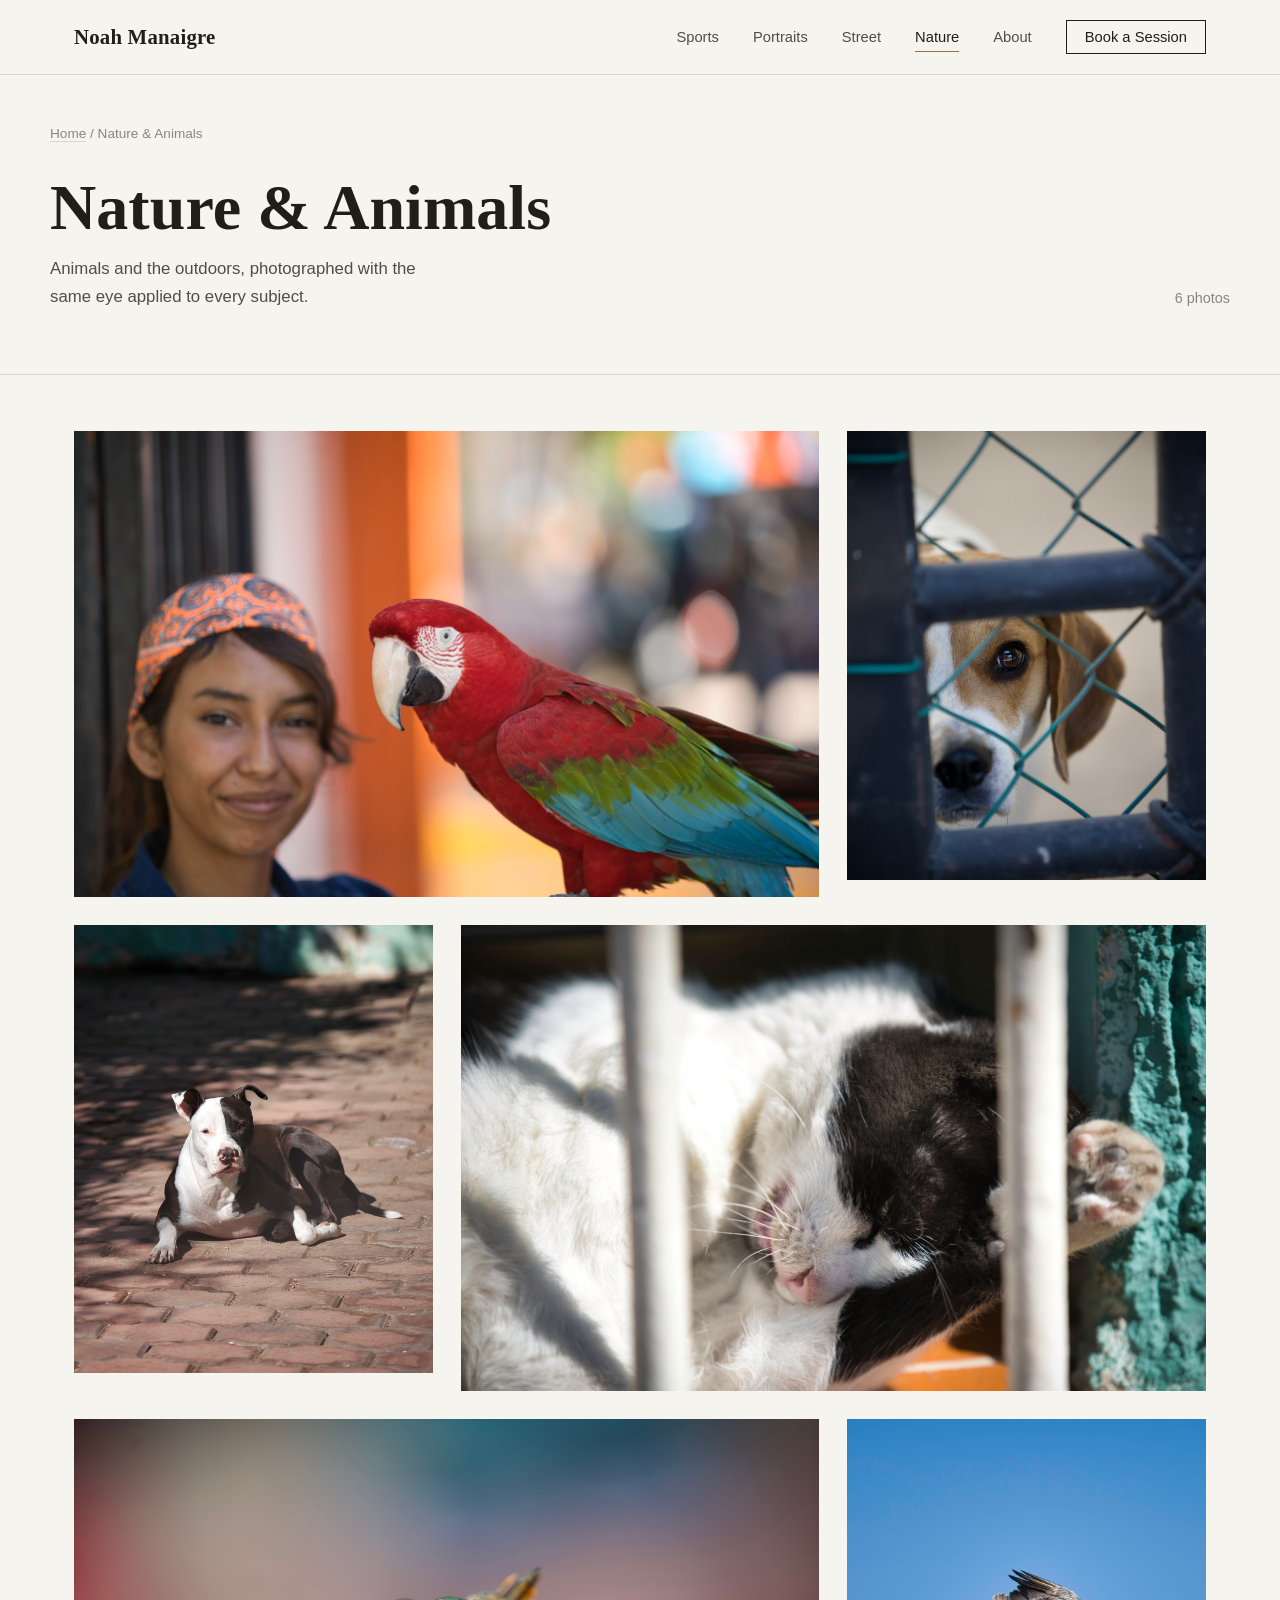
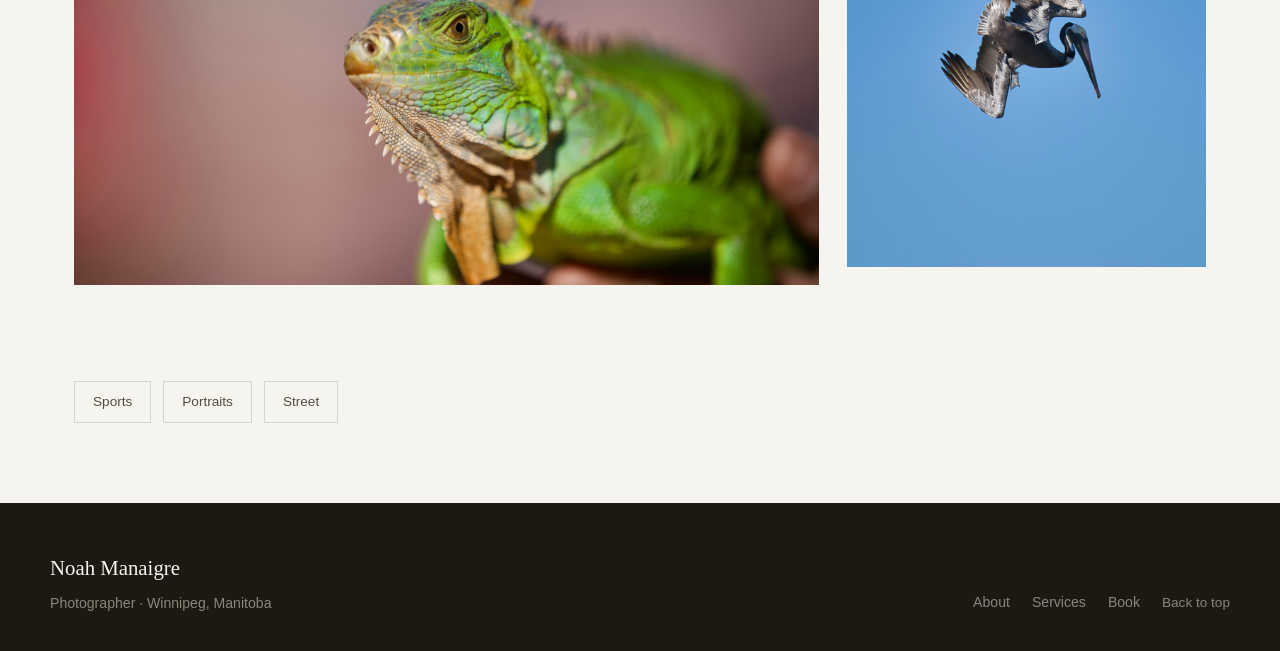
==== commit 79f009e0: "Added more work for gallery and added better design" ====
--- a/nature.html
+++ b/nature.html
@@ -3,9 +3,18 @@
   <head>
     <meta charset="UTF-8" />
     <meta name="viewport" content="width=device-width, initial-scale=1.0" />
-    <meta name="description" content="Nature and animal photography by Noah Manaigre, Winnipeg." />
-    <meta property="og:title" content="Nature & Animal Photography — Noah Manaigre" />
-    <meta property="og:description" content="Nature and animal photography by Noah Manaigre, Winnipeg." />
+    <meta
+      name="description"
+      content="Nature and animal photography by Noah Manaigre, Winnipeg."
+    />
+    <meta
+      property="og:title"
+      content="Nature & Animal Photography — Noah Manaigre"
+    />
+    <meta
+      property="og:description"
+      content="Nature and animal photography by Noah Manaigre, Winnipeg."
+    />
     <meta property="og:image" content="photos/DSC02987.JPEG" />
     <meta property="og:type" content="website" />
     <title>Nature & Animals Photography — Noah Manaigre</title>
@@ -45,19 +54,26 @@
           <li><a href="street.html">Street</a></li>
           <li><a href="nature.html" aria-current="page">Nature</a></li>
           <li><a href="index.html#about">About</a></li>
-          <li><a href="index.html#booking" class="nav-cta">Book a Session</a></li>
+          <li>
+            <a href="index.html#booking" class="nav-cta">Book a Session</a>
+          </li>
         </ul>
       </nav>
     </header>
 
     <main id="main">
       <section class="category-hero">
-        <p class="breadcrumb"><a href="index.html">Home</a> / Nature & Animals</p>
+        <p class="breadcrumb">
+          <a href="index.html">Home</a> / Nature & Animals
+        </p>
 
         <div class="category-hero-content">
           <div>
             <h1>Nature &amp; Animals</h1>
-            <p class="lede">Animals and the outdoors, photographed with the same eye applied to every subject.</p>
+            <p class="lede">
+              Animals and the outdoors, photographed with the same eye applied
+              to every subject.
+            </p>
           </div>
           <p class="category-count">6 photos</p>
         </div>
@@ -65,38 +81,75 @@
 
       <section class="gallery-section">
         <div class="portfolio-grid">
+          <button
+            class="portfolio-item wide"
+            data-caption="Outdoor animal portrait"
+          >
+            <img
+              src="photos/DSC03357.jpg"
+              alt="Outdoor animal portrait"
+              loading="lazy"
+            />
+            <span class="frame-caption">Outdoor animal portrait</span>
+          </button>
+
+          <button
+            class="portfolio-item"
+            data-caption="Dog portrait photography"
+          >
+            <img
+              src="photos/DSC03125.JPEG"
+              alt="Dog portrait photography"
+              loading="lazy"
+            />
+            <span class="frame-caption">Dog portrait photography</span>
+          </button>
+
+          <!-- New Dog Photo Added Here -->
+          <button
+            class="portfolio-item"
+            data-caption="Dog portrait photography"
+          >
+            <img
+              src="photos/DSC03150.jpg"
+              alt="Dog portrait photography"
+              loading="lazy"
+            />
+            <span class="frame-caption">Dog portrait photography</span>
+          </button>
+
+          <button
+            class="portfolio-item wide"
+            data-caption="Wildlife photography"
+          >
+            <img
+              src="photos/DSC03114.jpg"
+              alt="Wildlife photography"
+              loading="lazy"
+            />
+            <span class="frame-caption">Wildlife photography</span>
+          </button>
+
           <button class="portfolio-item wide" data-caption="Iguana photography">
-            <img src="photos/DSC02987.JPEG" alt="Iguana photography" loading="lazy" />
+            <img
+              src="photos/DSC02987.JPEG"
+              alt="Iguana photography"
+              loading="lazy"
+            />
             <span class="frame-caption">Iguana photography</span>
           </button>
 
-          <button class="portfolio-item" data-caption="Dog portrait photography">
-            <img src="photos/DSC03125.JPEG" alt="Dog portrait photography" loading="lazy" />
-            <span class="frame-caption">Dog portrait photography</span>
-          </button>
-
-          <!-- New Dog Photo Added Here -->
-          <button class="portfolio-item" data-caption="Dog portrait photography">
-            <img src="photos/DSC03150.jpg" alt="Dog portrait photography" loading="lazy" />
-            <span class="frame-caption">Dog portrait photography</span>
-          </button>
-
-          <button class="portfolio-item wide" data-caption="Wildlife photography">
-            <img src="photos/DSC03114.jpg" alt="Wildlife photography" loading="lazy" />
-            <span class="frame-caption">Wildlife photography</span>
-          </button>
-
-          <button class="portfolio-item wide" data-caption="Outdoor animal portrait">
-            <img src="photos/DSC03357.jpg" alt="Outdoor animal portrait" loading="lazy" />
-            <span class="frame-caption">Outdoor animal portrait</span>
-          </button>
-          
-          <button class="portfolio-item" data-caption="Nature landscape photography">
-            <img src="photos/DSC03282.jpg" alt="Nature landscape photography" loading="lazy" />
+          <button
+            class="portfolio-item"
+            data-caption="Nature landscape photography"
+          >
+            <img
+              src="photos/DSC03282.jpg"
+              alt="Nature landscape photography"
+              loading="lazy"
+            />
             <span class="frame-caption">Nature landscape photography</span>
           </button>
-
-          
         </div>
 
         <div class="gallery-crosslinks">
@@ -123,13 +176,31 @@
     </footer>
 
     <div class="lightbox" id="lightbox" aria-hidden="true">
-      <button class="lightbox-close" id="lightboxClose" aria-label="Close image">&times;</button>
-      <button class="lightbox-nav prev" id="lightboxPrev" aria-label="Previous image">‹</button>
+      <button
+        class="lightbox-close"
+        id="lightboxClose"
+        aria-label="Close image"
+      >
+        &times;
+      </button>
+      <button
+        class="lightbox-nav prev"
+        id="lightboxPrev"
+        aria-label="Previous image"
+      >
+        ‹
+      </button>
       <img src="" alt="" id="lightboxImg" />
       <p class="lightbox-caption" id="lightboxCaption"></p>
-      <button class="lightbox-nav next" id="lightboxNext" aria-label="Next image">›</button>
+      <button
+        class="lightbox-nav next"
+        id="lightboxNext"
+        aria-label="Next image"
+      >
+        ›
+      </button>
     </div>
 
     <script src="script.js"></script>
   </body>
-</html>+</html>
--- a/styles.css
+++ b/styles.css
@@ -1432,4 +1432,58 @@
   color: #7a302c;
   background: #f8ecea;
   border-color: rgba(122, 48, 44, 0.3);
+}
+
+.pricing-note {
+  max-width: var(--max);
+  margin: 32px auto 0;
+  color: var(--grey);
+  font-size: 0.95rem;
+}
+
+.pricing-group {
+  max-width: var(--max);
+  margin: 0 auto;
+}
+
+.pricing-group+.pricing-group {
+  margin-top: 64px;
+}
+
+.pricing-group-title {
+  margin-bottom: 18px;
+  color: var(--gold);
+  font-size: 0.85rem;
+  font-weight: 600;
+  letter-spacing: 0.08em;
+  text-transform: uppercase;
+}
+
+.price-info p,
+.services-section .section-note,
+.pricing-note {
+  color: var(--ink-soft);
+}
+
+.pricing-note {
+  max-width: var(--max);
+  margin: 40px auto 0;
+  padding-top: 24px;
+  color: var(--ink-soft);
+  border-top: 1px solid var(--hairline);
+  font-size: 0.95rem;
+}
+
+@media (max-width: 700px) {
+  .pricing-group+.pricing-group {
+    margin-top: 48px;
+  }
+
+  .pricing-group-title {
+    margin-bottom: 12px;
+  }
+
+  .pricing-note {
+    margin-top: 32px;
+  }
 }
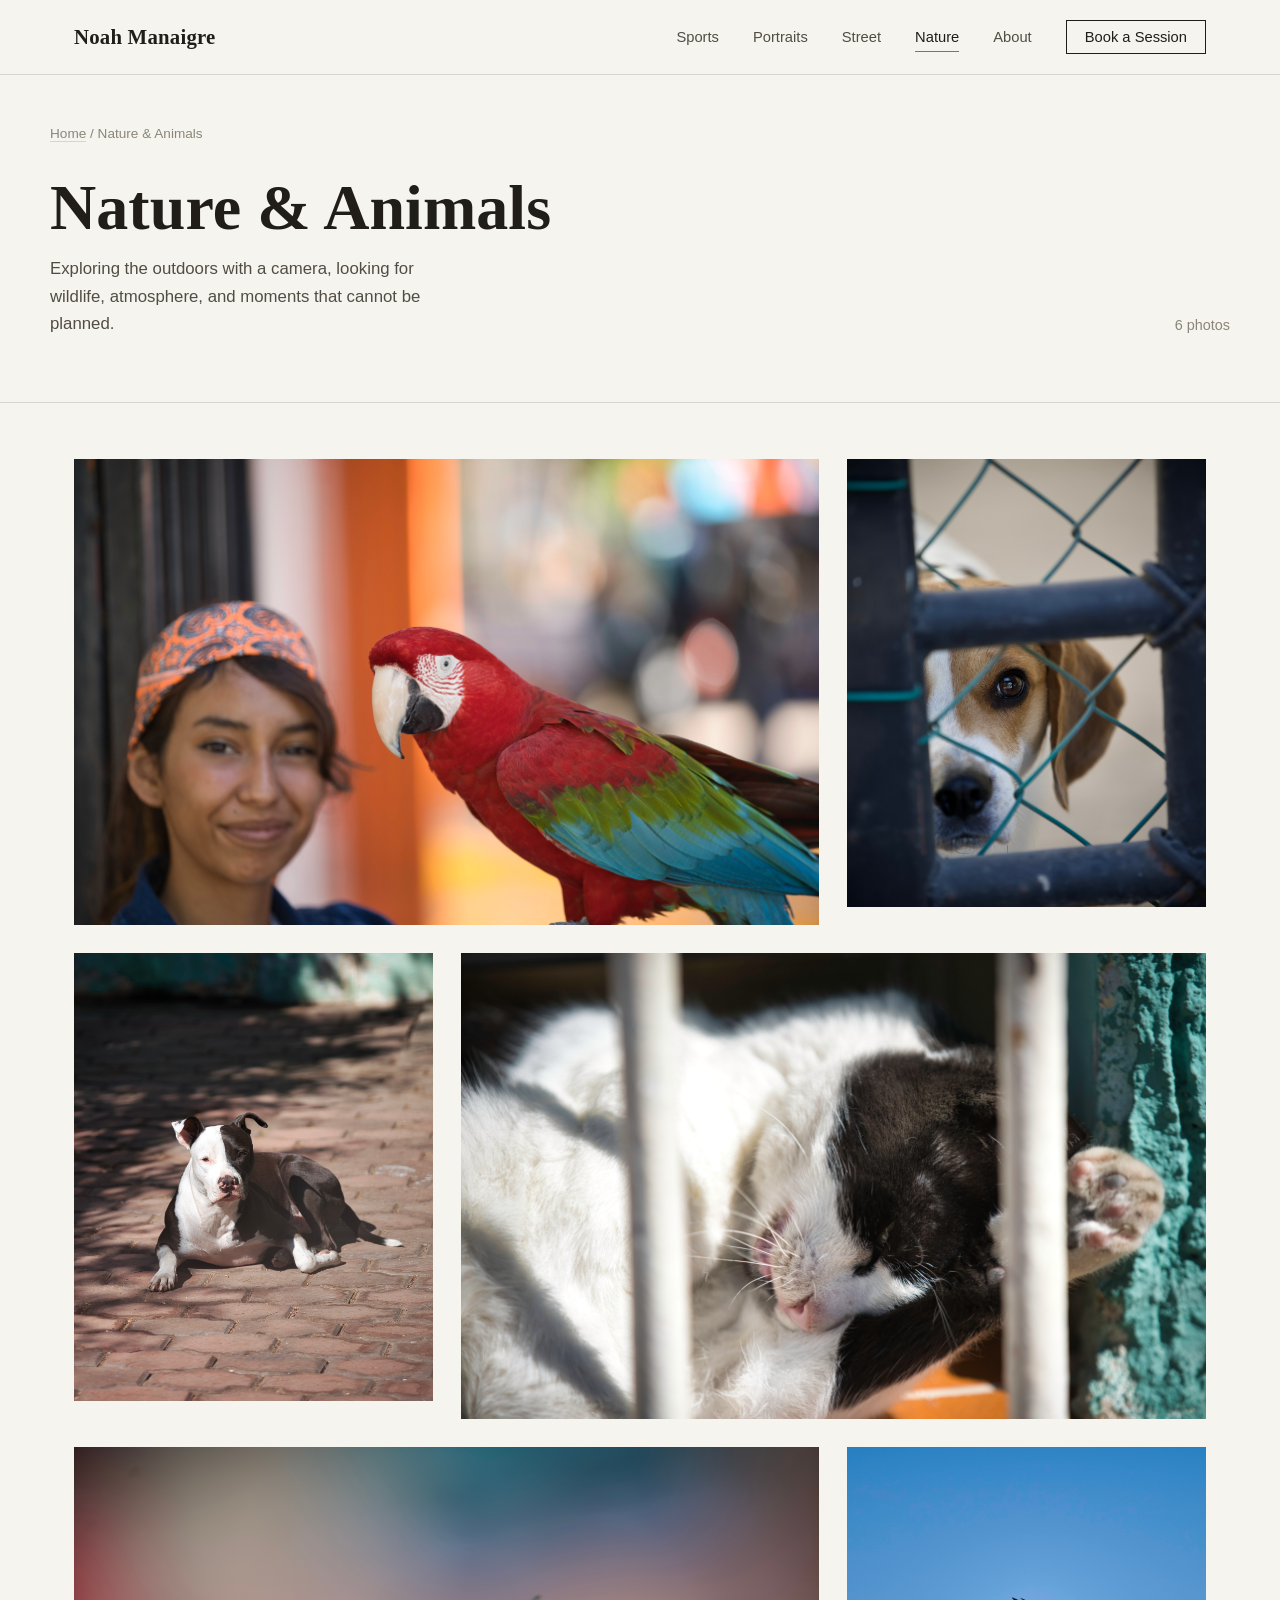
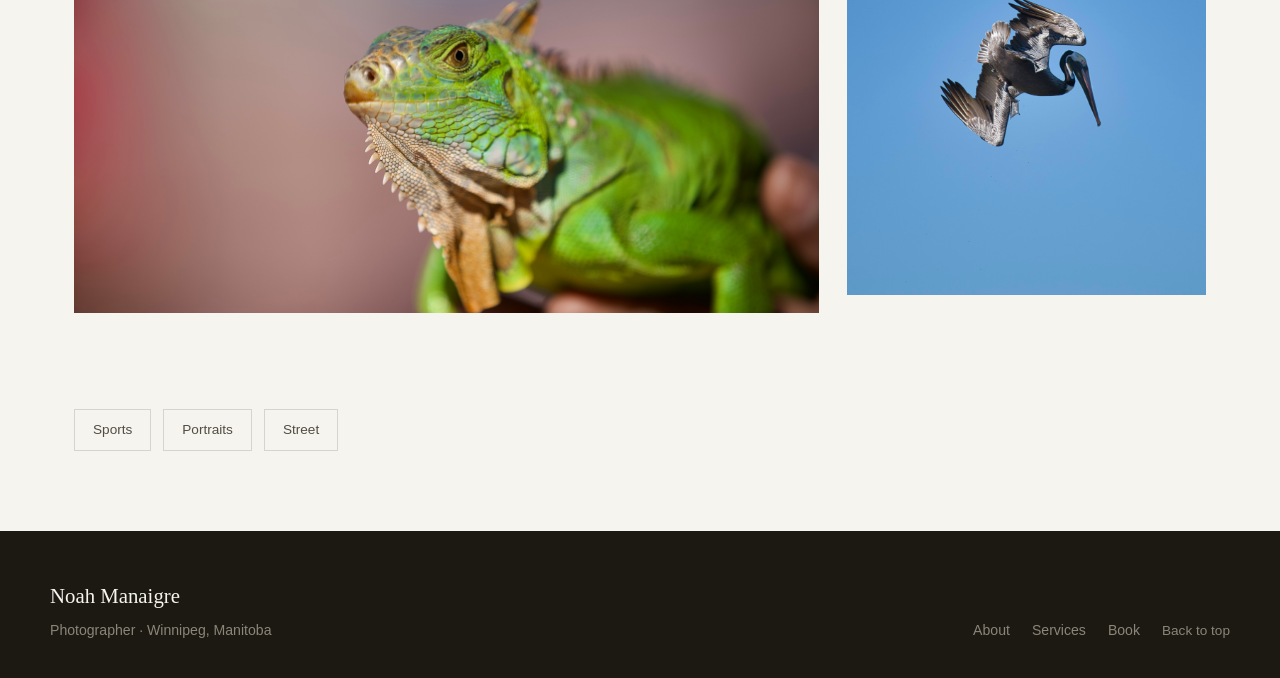
==== commit 4aa6d2ae: "Added more work for gallery and added better design" ====
--- a/nature.html
+++ b/nature.html
@@ -71,8 +71,8 @@
           <div>
             <h1>Nature &amp; Animals</h1>
             <p class="lede">
-              Animals and the outdoors, photographed with the same eye applied
-              to every subject.
+              Exploring the outdoors with a camera, looking for wildlife,
+              atmosphere, and moments that cannot be planned.
             </p>
           </div>
           <p class="category-count">6 photos</p>
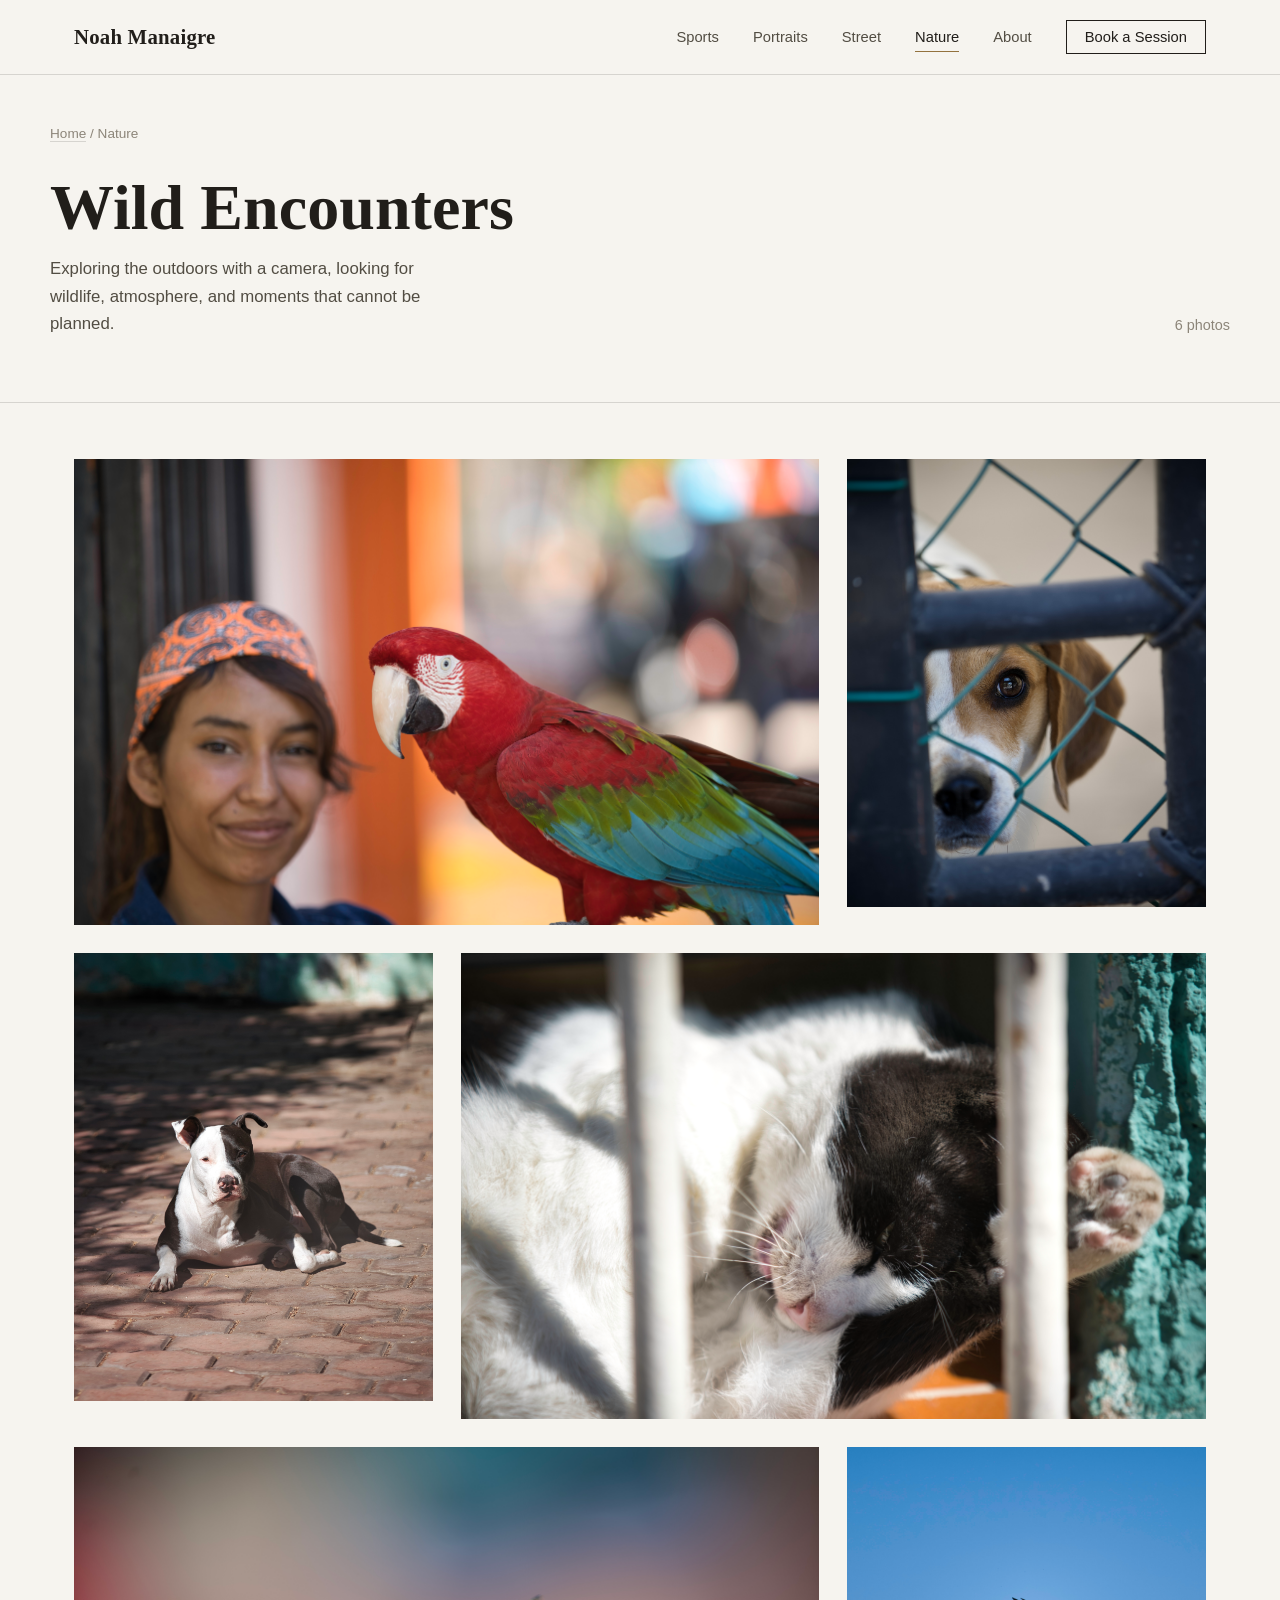
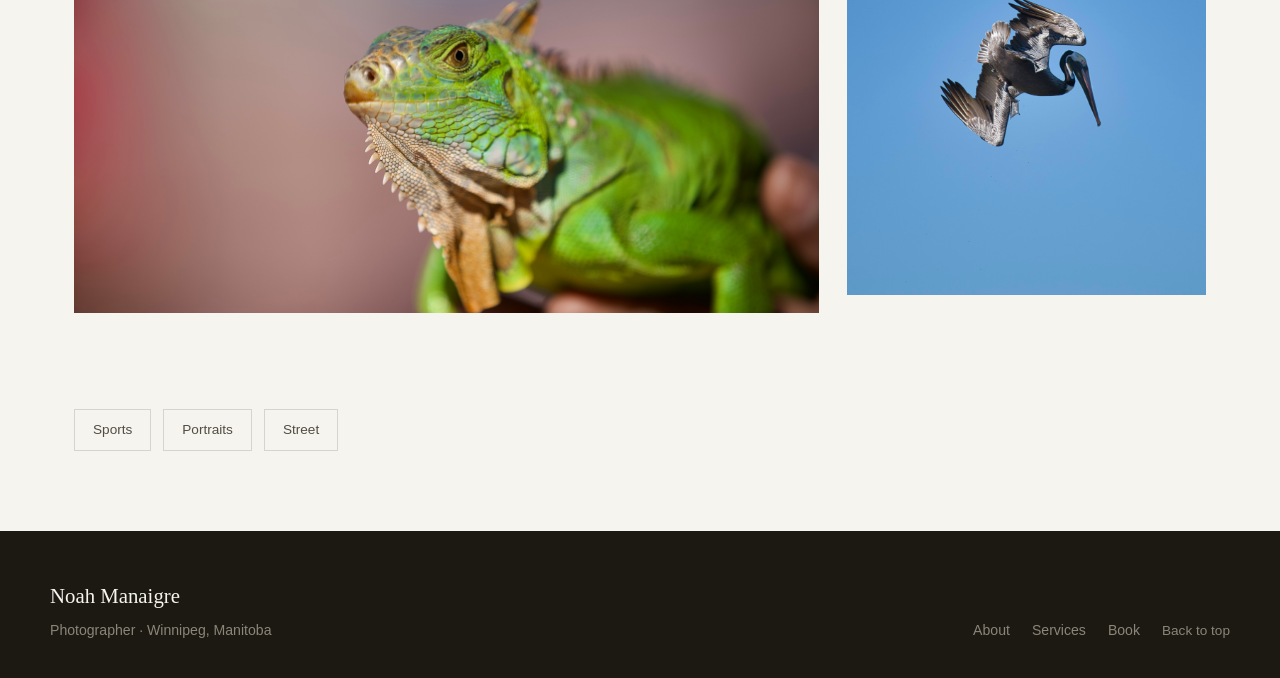
==== commit c01892a1: "Added more work for gallery and added better design" ====
--- a/nature.html
+++ b/nature.html
@@ -63,13 +63,11 @@
 
     <main id="main">
       <section class="category-hero">
-        <p class="breadcrumb">
-          <a href="index.html">Home</a> / Nature & Animals
-        </p>
+        <p class="breadcrumb"><a href="index.html">Home</a> / Nature</p>
 
         <div class="category-hero-content">
           <div>
-            <h1>Nature &amp; Animals</h1>
+            <h1>Wild Encounters</h1>
             <p class="lede">
               Exploring the outdoors with a camera, looking for wildlife,
               atmosphere, and moments that cannot be planned.
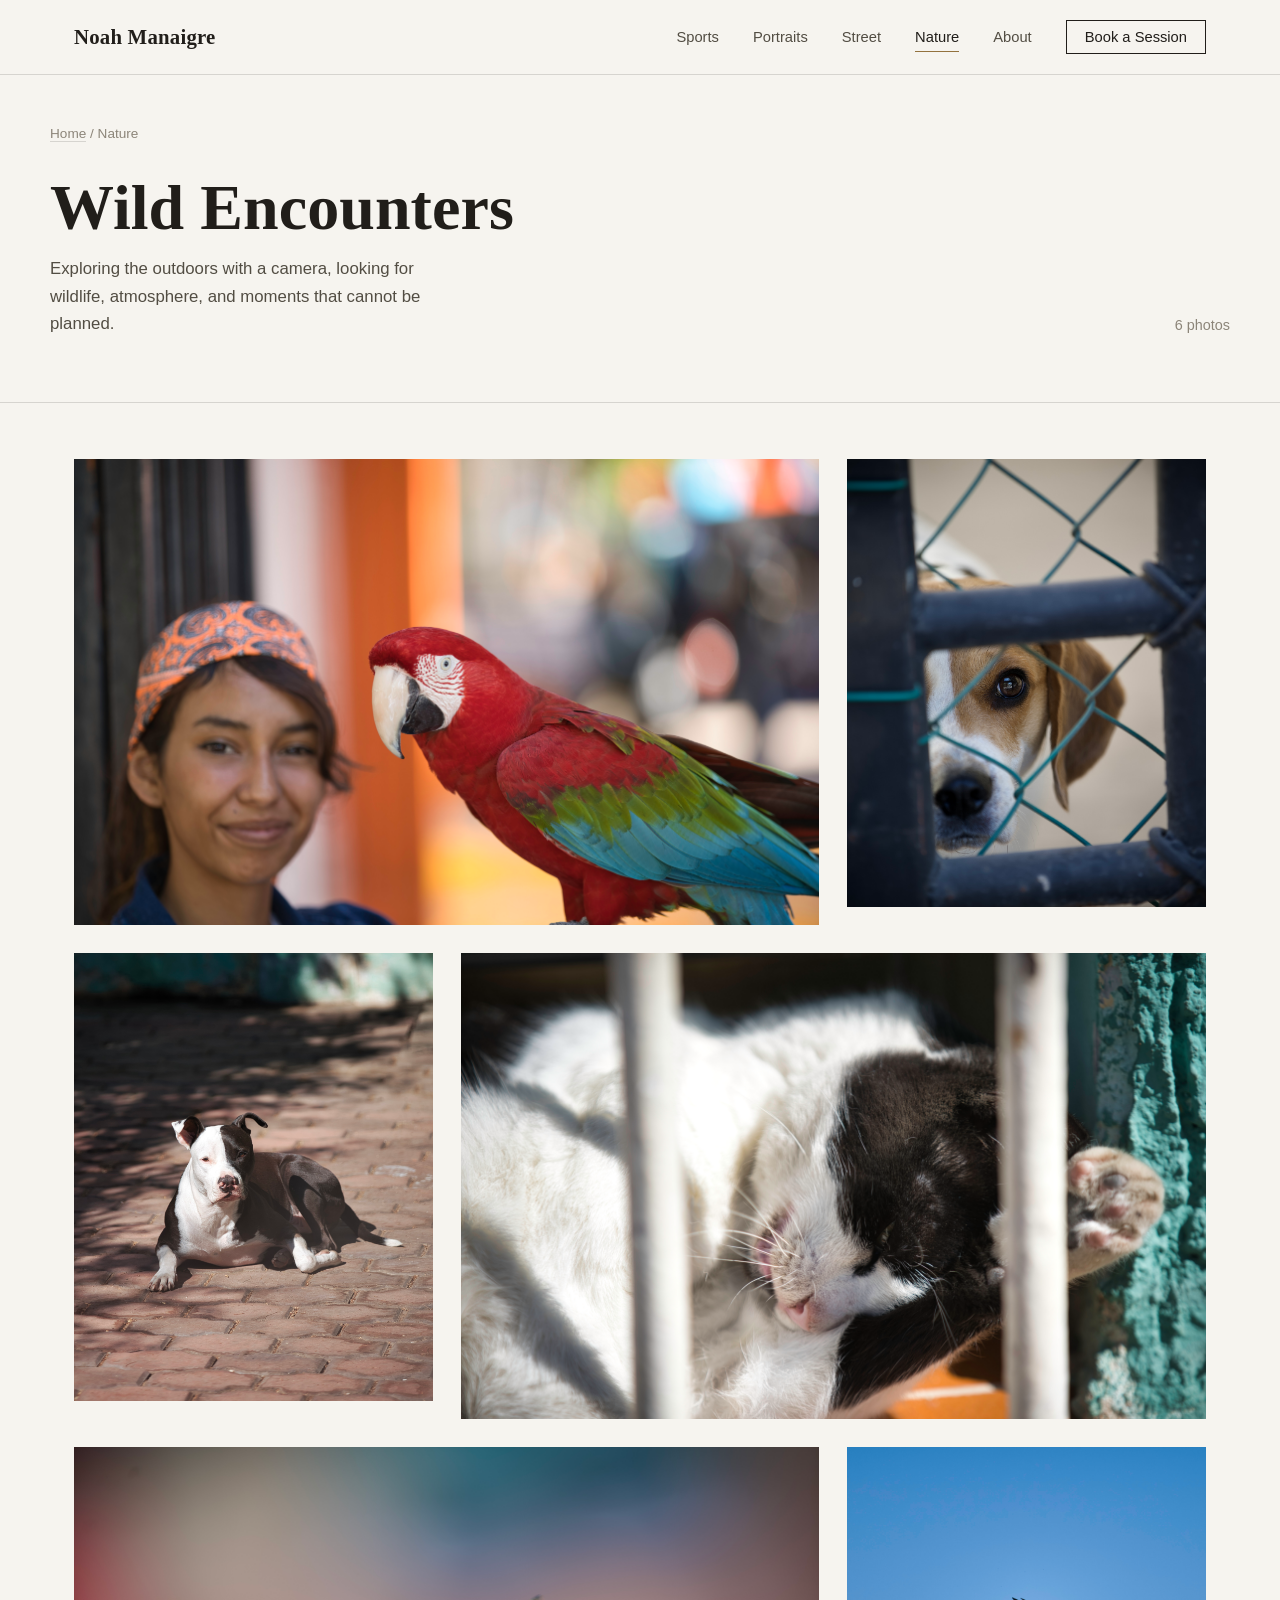
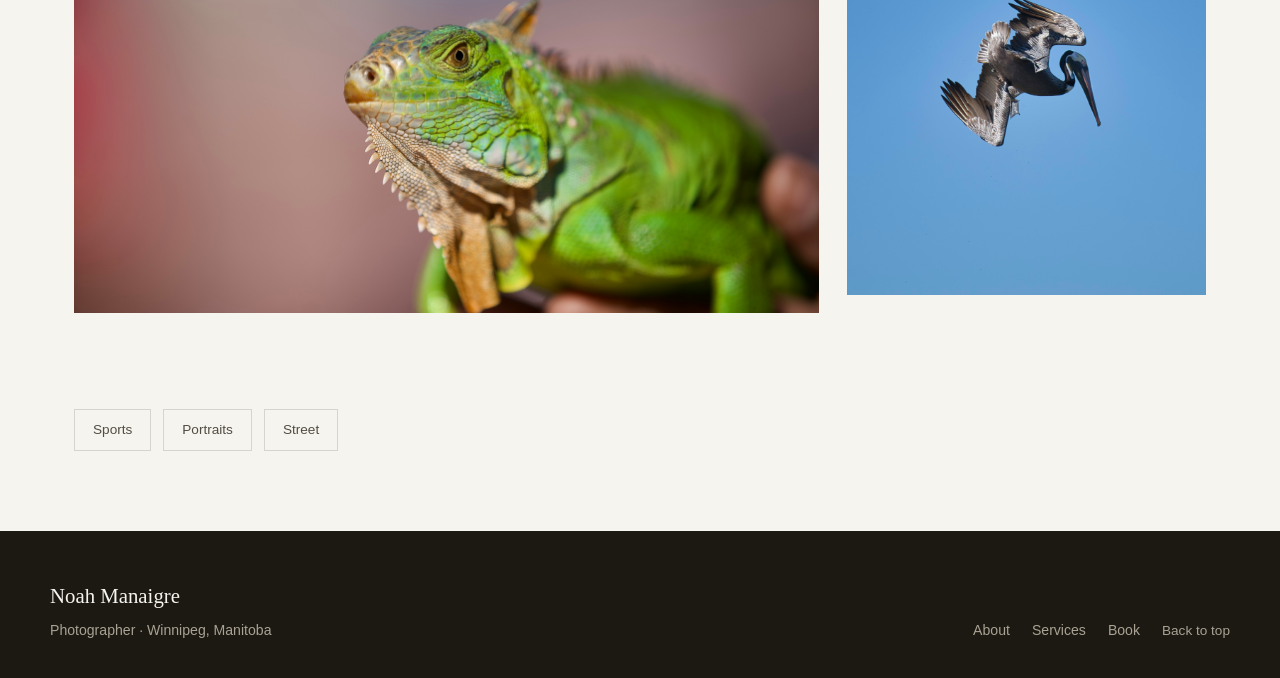
==== commit 2a734537: "Updated framed captions" ====
--- a/nature.html
+++ b/nature.html
@@ -81,34 +81,34 @@
         <div class="portfolio-grid">
           <button
             class="portfolio-item wide"
-            data-caption="Outdoor animal portrait"
+            data-caption="Parrot portrait"
           >
             <img
               src="photos/DSC03357.jpg"
-              alt="Outdoor animal portrait"
-              loading="lazy"
-            />
-            <span class="frame-caption">Outdoor animal portrait</span>
-          </button>
-
+              alt="Parrot portrait"
+              loading="lazy"
+            />
+            <span class="frame-caption">Parrot portrait</span>
+          </button>
+
+          <button
+            class="portfolio-item"
+            data-caption="Dog street photography"
+          >
+            <img
+              src="photos/DSC03125.JPEG"
+              alt="Dog street photography"
+              loading="lazy"
+            />
+            <span class="frame-caption">Dog street photography</span>
+          </button>
+
+          <!-- New Dog Photo Added Here -->
           <button
             class="portfolio-item"
             data-caption="Dog portrait photography"
           >
             <img
-              src="photos/DSC03125.JPEG"
-              alt="Dog portrait photography"
-              loading="lazy"
-            />
-            <span class="frame-caption">Dog portrait photography</span>
-          </button>
-
-          <!-- New Dog Photo Added Here -->
-          <button
-            class="portfolio-item"
-            data-caption="Dog portrait photography"
-          >
-            <img
               src="photos/DSC03150.jpg"
               alt="Dog portrait photography"
               loading="lazy"
@@ -118,35 +118,35 @@
 
           <button
             class="portfolio-item wide"
-            data-caption="Wildlife photography"
+            data-caption="Cat street photography"
           >
             <img
               src="photos/DSC03114.jpg"
-              alt="Wildlife photography"
-              loading="lazy"
-            />
-            <span class="frame-caption">Wildlife photography</span>
-          </button>
-
-          <button class="portfolio-item wide" data-caption="Iguana photography">
+              alt="Cat street photography"
+              loading="lazy"
+            />
+            <span class="frame-caption">Cat street photography</span>
+          </button>
+
+          <button class="portfolio-item wide" data-caption="Iguana portrait">
             <img
               src="photos/DSC02987.JPEG"
-              alt="Iguana photography"
-              loading="lazy"
-            />
-            <span class="frame-caption">Iguana photography</span>
+              alt="Iguana portrait"
+              loading="lazy"
+            />
+            <span class="frame-caption">Iguana portrait</span>
           </button>
 
           <button
             class="portfolio-item"
-            data-caption="Nature landscape photography"
+            data-caption="Bird photography"
           >
             <img
               src="photos/DSC03282.jpg"
-              alt="Nature landscape photography"
-              loading="lazy"
-            />
-            <span class="frame-caption">Nature landscape photography</span>
+              alt="Bird photography"
+              loading="lazy"
+            />
+            <span class="frame-caption">Bird photography</span>
           </button>
         </div>
 
--- a/styles.css
+++ b/styles.css
@@ -1158,7 +1158,7 @@
 
   .portfolio-item.wide {
     grid-column: span 1;
-    aspect-ratio: 4 / 5;
+    aspect-ratio: 16 / 10;
   }
 
   .frame-caption {
@@ -1434,13 +1434,6 @@
   border-color: rgba(122, 48, 44, 0.3);
 }
 
-.pricing-note {
-  max-width: var(--max);
-  margin: 32px auto 0;
-  color: var(--grey);
-  font-size: 0.95rem;
-}
-
 .pricing-group {
   max-width: var(--max);
   margin: 0 auto;
@@ -1486,4 +1479,63 @@
   .pricing-note {
     margin-top: 32px;
   }
+}
+
+.nav-cta {
+  white-space: nowrap;
+}
+
+/* =============== FINAL BOOKING AND FOOTER POLISH =============== */
+
+.booking-section {
+  padding-bottom: 72px;
+}
+
+.site-footer,
+.footer-links a {
+  color: #aaa294;
+}
+
+.footer-links a:hover,
+.footer-links a:focus-visible {
+  color: var(--off-white);
+}
+
+.footer-links a {
+  display: inline-flex;
+  align-items: center;
+  gap: 7px;
+}
+
+.footer-links svg {
+  flex-shrink: 0;
+}
+
+/* Completely hide gallery captions on touch devices / small screens */
+@media (pointer: coarse),
+(max-width: 768px) {
+
+  figcaption,
+  .caption,
+  .frame-caption,
+  .photo-caption,
+  .gallery-caption,
+  .gallery .caption {
+    display: none !important;
+    visibility: hidden !important;
+    height: 0 !important;
+    margin: 0 !important;
+    padding: 0 !important;
+    overflow: hidden !important;
+    pointer-events: none !important;
+    user-select: none !important;
+  }
+
+  /* Ensure focus/active states can't reveal captions */
+  figure:focus-within figcaption,
+  figure:active figcaption,
+  a:active .caption,
+  button:active .caption {
+    display: none !important;
+  }
 }
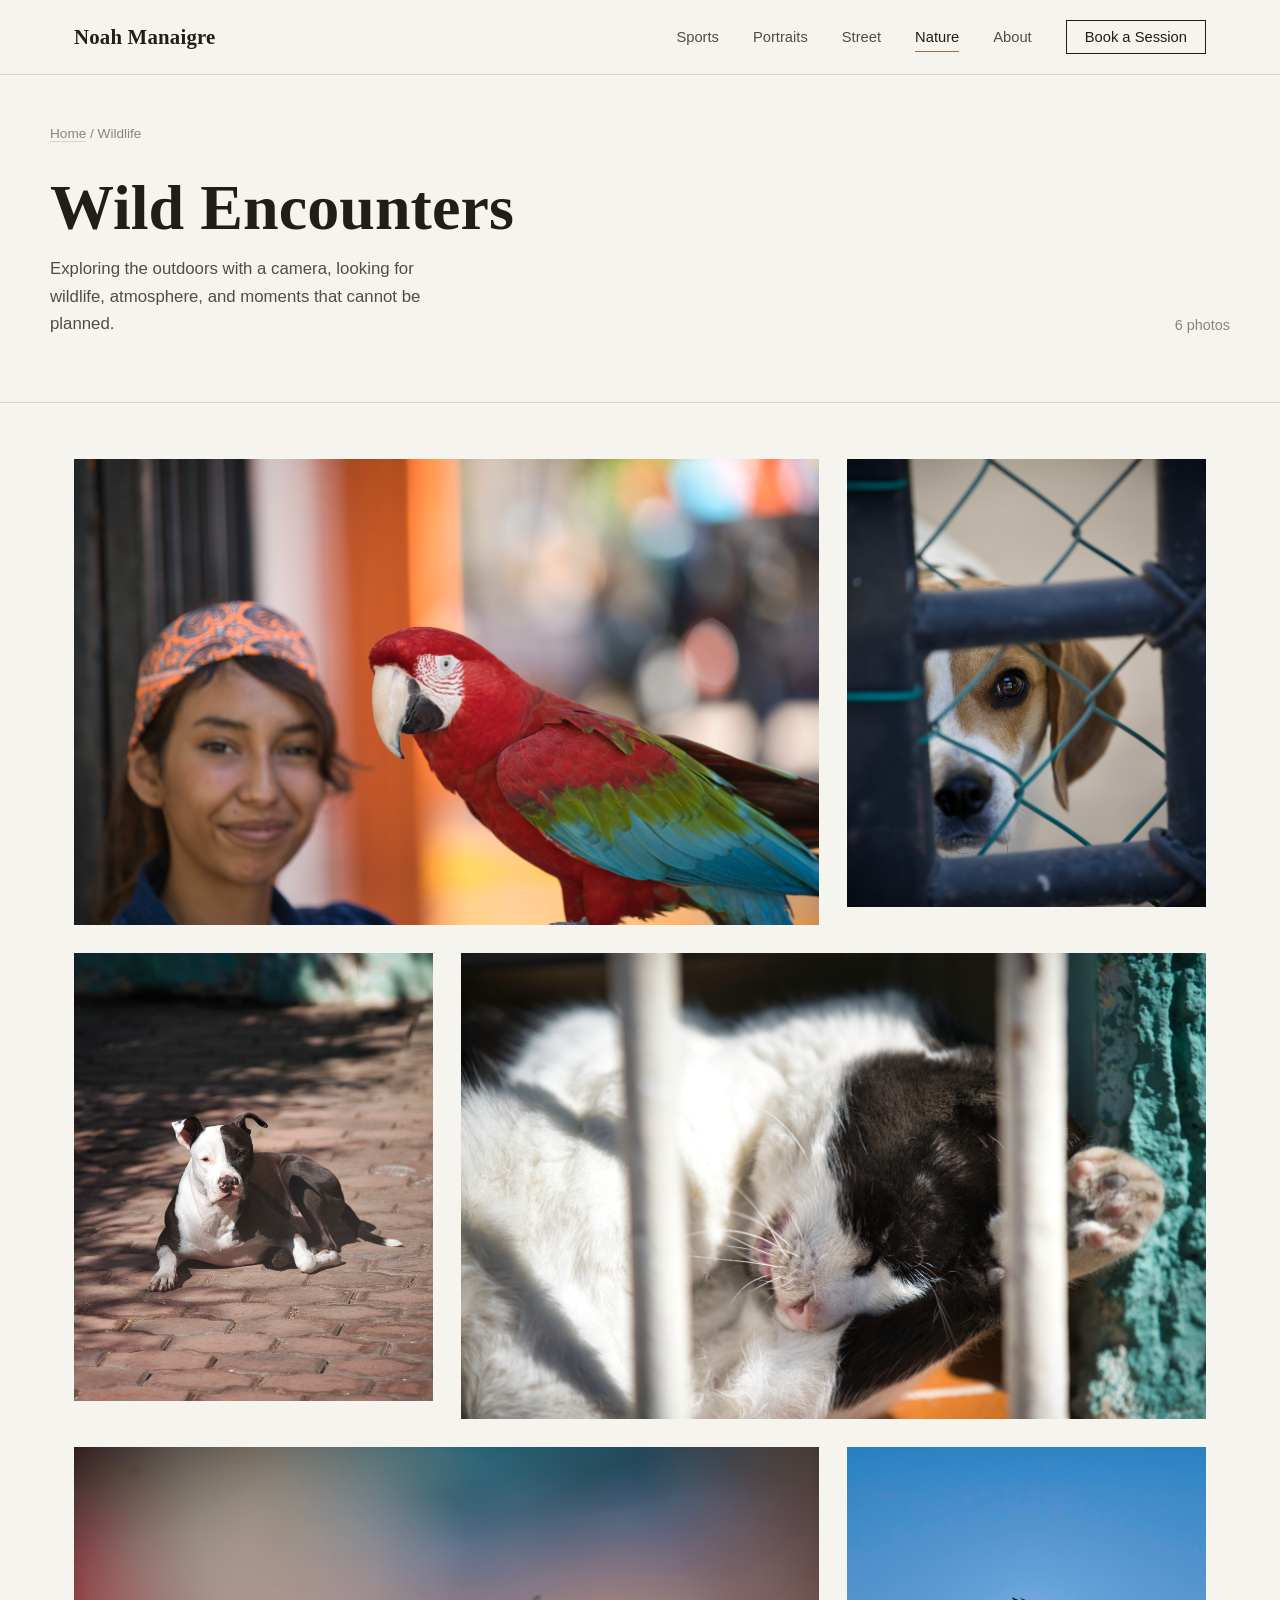
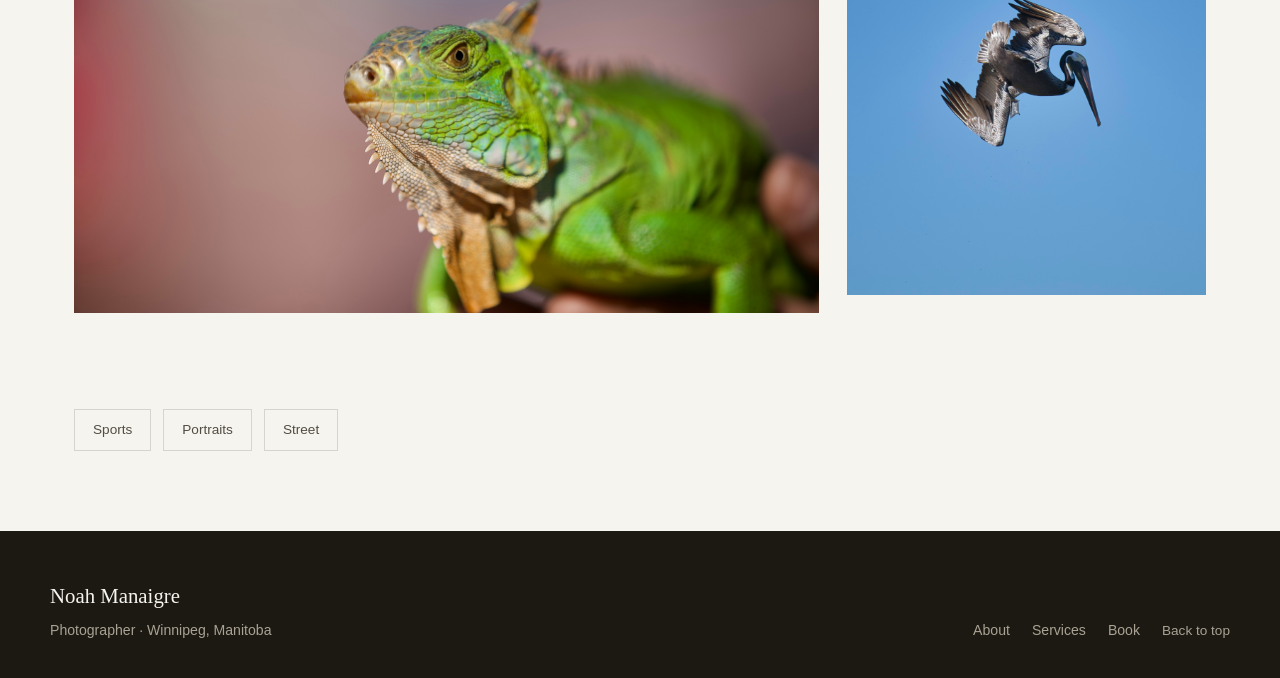
==== commit 49b904ab: "Updated pricing, names and description" ====
--- a/nature.html
+++ b/nature.html
@@ -63,7 +63,7 @@
 
     <main id="main">
       <section class="category-hero">
-        <p class="breadcrumb"><a href="index.html">Home</a> / Nature</p>
+        <p class="breadcrumb"><a href="index.html">Home</a> / Wildlife</p>
 
         <div class="category-hero-content">
           <div>
--- a/styles.css
+++ b/styles.css
@@ -1511,31 +1511,14 @@
   flex-shrink: 0;
 }
 
-/* Completely hide gallery captions on touch devices / small screens */
-@media (pointer: coarse),
-(max-width: 768px) {
-
-  figcaption,
-  .caption,
-  .frame-caption,
-  .photo-caption,
-  .gallery-caption,
-  .gallery .caption {
-    display: none !important;
-    visibility: hidden !important;
-    height: 0 !important;
-    margin: 0 !important;
-    padding: 0 !important;
-    overflow: hidden !important;
-    pointer-events: none !important;
-    user-select: none !important;
-  }
-
-  /* Ensure focus/active states can't reveal captions */
-  figure:focus-within figcaption,
-  figure:active figcaption,
-  a:active .caption,
-  button:active .caption {
-    display: none !important;
+/* Tighter transition from hero to portfolio on desktop */
+
+@media (min-width: 901px) {
+  .hero {
+    padding-bottom: 64px;
+  }
+
+  .portfolio-index {
+    padding-top: 64px;
   }
 }
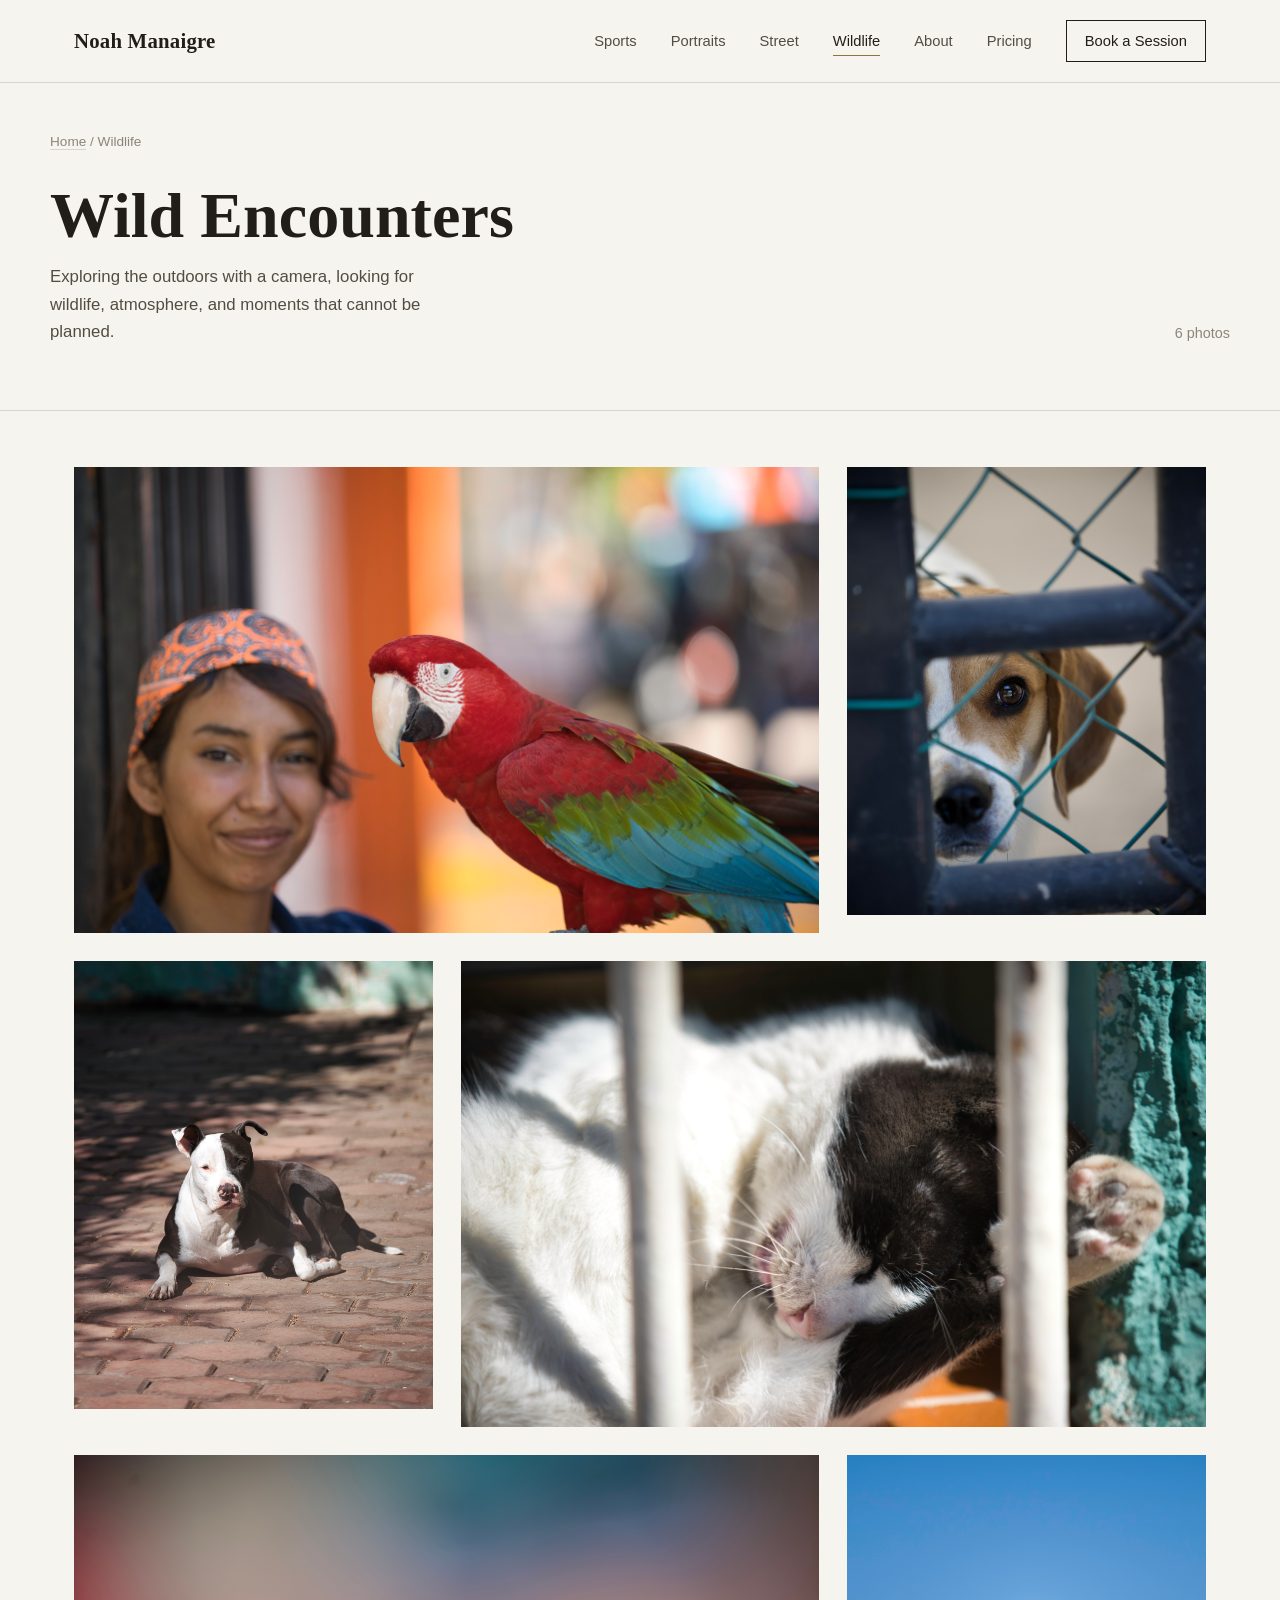
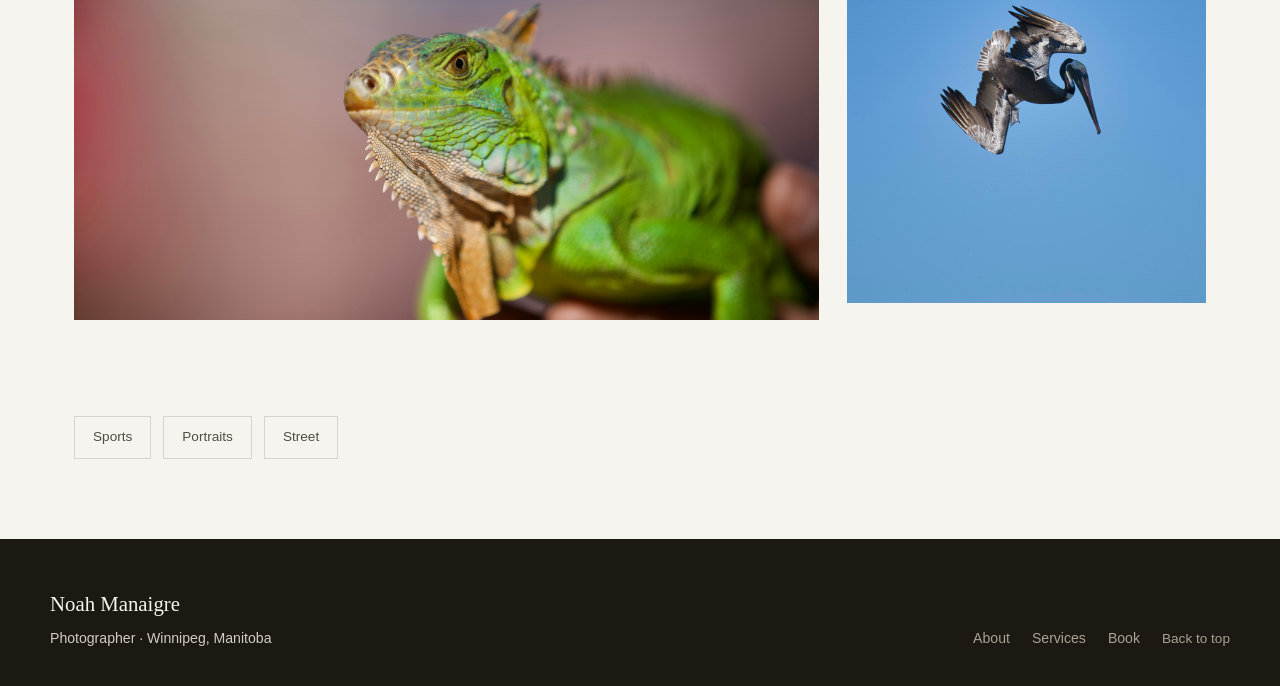
==== commit 34f264e8: "Fixed old nature instead of wildlife in list" ====
--- a/nature.html
+++ b/nature.html
@@ -52,9 +52,9 @@
           <li><a href="sports.html">Sports</a></li>
           <li><a href="portraits.html">Portraits</a></li>
           <li><a href="street.html">Street</a></li>
-          <li><a href="nature.html" aria-current="page">Nature</a></li>
+          <li><a href="nature.html" aria-current="page">Wildlife</a></li>
           <li><a href="index.html#about">About</a></li>
-          <li>
+          <li><a href="index.html#services">Pricing</a></li>
             <a href="index.html#booking" class="nav-cta">Book a Session</a>
           </li>
         </ul>
--- a/styles.css
+++ b/styles.css
@@ -1521,4 +1521,13 @@
   .portfolio-index {
     padding-top: 64px;
   }
-}+}
+
+.site-footer {
+  color: #d2cdc4;
+}
+
+.site-footer .copyright {
+  font-size: 0.9rem;
+  opacity: 0.75;
+}
